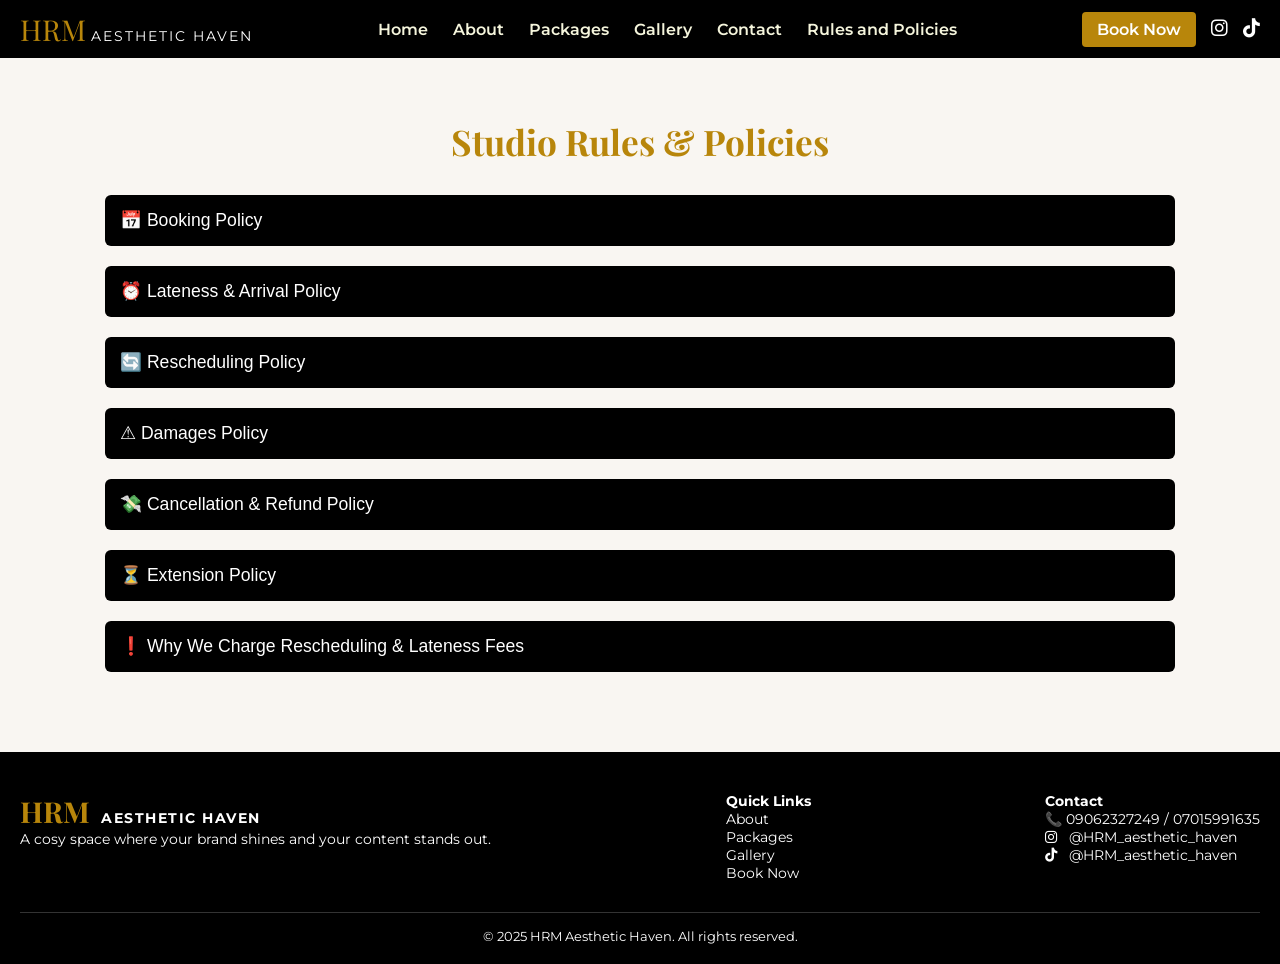
==== rules.html @ 2a179a1c "Initial commit" ====
<!doctype html>
<html lang="en">
  <head>
    <meta charset="UTF-8" />
    <meta name="viewport" content="width=device-width, initial-scale=1.0" />
    <title>HRM Aesthetic Haven</title>

    <!-- Google Fonts -->
    <link
      href="https://fonts.googleapis.com/css2?family=Playfair+Display&family=Montserrat&display=swap"
      rel="stylesheet"
    />

    <!-- Font Awesome -->
    <link
      rel="stylesheet"
      href="https://cdnjs.cloudflare.com/ajax/libs/font-awesome/6.5.0/css/all.min.css"
    />
    <link rel="stylesheet" href="styles.css" />
    <!-- AOS CSS -->
    <link href="https://unpkg.com/aos@2.3.1/dist/aos.css" rel="stylesheet" />
  </head>

  <body>
    <nav>
      <div class="logo">
        <span class="logo-hrm">HRM</span>
        <span class="logo-name">Aesthetic Haven</span>
      </div>

      <div class="menu-toggle" onclick="toggleMenu()">☰</div>

      <ul class="nav-links" id="navLinks">
        <li><a href="/">Home</a></li>
        <li><a href="#about">About</a></li>
        <li><a href="#packages">Packages</a></li>
        <li><a href="#gallery">Gallery</a></li>
        <li><a href="#contact">Contact</a></li>
        <li><a href="/rules">Rules and Policies</a></li>
      </ul>

      <div class="nav-extras">
        <a class="btn-book" href="/booking">Book Now</a>
        <a href="https://instagram.com/HRM_aesthetic_haven" target="_blank">
          <i class="fab fa-instagram"></i>
        </a>
        <a href="https://tiktok.com/@HRM_aesthetic_haven1" target="_blank">
          <i class="fab fa-tiktok"></i>
        </a>
      </div>
    </nav>

    <!--Rules-->
    <section
      class="studio-policies"
      id="policies"
      data-aos="fade-up"
      data-aos-duration="1000"
    >
      <div class="container">
        <h2>Studio Rules & Policies</h2>

        <div class="policy-item">
          <button class="policy-toggle">📅 Booking Policy</button>
          <div class="policy-content">
            <ul>
              <li>
                We operate strictly by bookings only — no walk-ins allowed.
              </li>
              <li>All prices are final and cannot be negotiated.</li>
              <li>
                Your booking is confirmed only after full payment has been made.
              </li>
              <li>
                Payments cover space rental only and do not include photography
                or editing fees.
              </li>
              <li>
                Be clear and specific with the time you book; your reserved time
                starts exactly as scheduled, not when you arrive.
              </li>
              <li>
                The minimum booking time is 1 hour; we do not accept 30-minute
                bookings.
              </li>
              <li>
                We strongly recommend booking in advance to secure your
                preferred time slot.
              </li>
              <li>
                Please be on time for your booking. your time begins at the
                exact hour you reserved.
              </li>
            </ul>
          </div>
        </div>

        <div class="policy-item">
          <button class="policy-toggle">⏰ Lateness & Arrival Policy</button>
          <div class="policy-content">
            <ul>
              <li>
                Clients must arrive at the exact time they booked and should not
                bring extra guests not included in their payment.
              </li>
              <li>A 10-minute grace period is allowed for late arrival.</li>
              <li>
                After 10 minutes, the extra time is deducted from your session.
              </li>
              <li>
                ₦5,000 lateness fee if you're up to 30 mins late (or time is
                deducted).
              </li>
              <li>
                Extension (₦10,000) is allowed if the session ends and you’re
                already in the studio—subject to availability.
              </li>
              <li>
                Failure to arrive or reschedule = forfeited session. No refunds.
              </li>
            </ul>
          </div>
        </div>

        <div class="policy-item">
          <button class="policy-toggle">🔄 Rescheduling Policy</button>
          <div class="policy-content">
            <ul>
              <li>
                1 free reschedule if done at least 3 days before the original
                booking.
              </li>
              <li>₦5,000 fee if rescheduled less than 2 days before.</li>
              <li>₦10,000 same-day change fee.</li>
              <li>All reschedules depend on studio availability.</li>
            </ul>
          </div>
        </div>

        <div class="policy-item">
          <button class="policy-toggle">⚠ Damages Policy</button>
          <div class="policy-content">
            <ul>
              <li>
                Food, drinks, eating, and smoking are strictly not allowed in
                the studio.
              </li>
              <li>
                Makeup must be done before arriving; doing makeup inside the
                studio is not permitted.
              </li>
              <li>
                Please take all your personal items with you — we are not
                responsible for lost or forgotten items.
              </li>
              <li>
                Do not move chairs or studio equipment unless permitted by
                management.
              </li>
            </ul>
          </div>
        </div>

        <div class="policy-item">
          <button class="policy-toggle">💸 Cancellation & Refund Policy</button>
          <div class="policy-content">
            <ul>
              <li>Cancel more than 3 days before booking: 75% refund.</li>
              <li>Cancel within 3 days: 50% refund.</li>
              <li>Same-day cancellations or no-shows: no refund.</li>
              <li>Refunds are processed within 3 workingdays.</li>
            </ul>
          </div>
        </div>

        <div class="policy-item">
          <button class="policy-toggle">⏳ Extension Policy</button>
          <div class="policy-content">
            <ul>
              <li>Extensions depend on availability.</li>
              <li>
                If there's a booking right after, an extension won't be allowed.
              </li>
            </ul>
          </div>
        </div>

        <div class="policy-item">
          <button class="policy-toggle">
            ❗ Why We Charge Rescheduling & Lateness Fees
          </button>
          <div class="policy-content">
            <ul>
              <li>Bookings are reserved exclusively once paid for.</li>
              <li>No other clients are accepted for that slot.</li>
              <li>Late arrivals or rescheduling cause financial loss.</li>
              <li>Fees help us manage operations and avoid disruptions.</li>
            </ul>
          </div>
        </div>
      </div>
    </section>

    <!--Footer-->
    <footer>
      <div class="footer-container">
        <div class="footer-logo">
          <h2>
            <span class="logo-hrm">HRM</span>
            <span class="logo-name">Aesthetic Haven</span>
          </h2>
          <p>
            A cosy space where your brand shines and your content stands out.
          </p>
        </div>

        <div class="footer-links">
          <h4>Quick Links</h4>
          <ul>
            <li><a href="#about">About</a></li>
            <li><a href="#packages">Packages</a></li>
            <li><a href="#gallery">Gallery</a></li>
            <li><a href="#booking">Book Now</a></li>
          </ul>
        </div>

        <div class="footer-contact">
          <h4>Contact</h4>
          <p>📞 09062327249 / 07015991635</p>
          <p>
            <i class="fab fa-instagram"></i>
            <a href="https://instagram.com/HRM_aesthetic_haven" target="_blank"
              >@HRM_aesthetic_haven</a
            >
          </p>
          <p>
            <i class="fab fa-tiktok"></i>
            <a href="https://tiktok.com/@HRM_aesthetic_haven" target="_blank"
              >@HRM_aesthetic_haven</a
            >
          </p>
        </div>
      </div>

      <div class="footer-bottom">
        <p>&copy; 2025 HRM Aesthetic Haven. All rights reserved.</p>
      </div>
    </footer>

    <script src="app.js"></script>
    <!-- AOS Script -->
    <script src="https://unpkg.com/aos@2.3.1/dist/aos.js"></script>
    <script>
      AOS.init();
    </script>
  </body>
</html>
---- styles.css ----
/* Fixed Full CSS File */

* {
  margin: 0;
  padding: 0;
  box-sizing: border-box;
}

body {
  font-family: "Montserrat", sans-serif;
  overflow-x: hidden;
  min-height: 100vh;
  display: flex;
  flex-direction: column;
}

html {
  height: 100%;
}

/* Nav */
nav {
  background-color: #000;
  color: white;
  display: flex;
  justify-content: space-between;
  align-items: center;
  padding: 10px 20px;
  position: sticky;
  top: 0;
  z-index: 1000;
}

.logo {
  display: flex;
  align-items: baseline;
}

.logo-hrm {
  font-family: "Playfair Display", serif;
  font-size: 1.8rem;
  color: #b8860b;
  margin-right: 5px;
}

.logo-name {
  font-family: "Montserrat", sans-serif;
  font-size: 0.9rem;
  text-transform: uppercase;
  color: #fff;
  letter-spacing: 2px;
}

.nav-links {
  display: flex;
  list-style: none;
  gap: 25px;
}

.nav-links a {
  color: beige;
  text-decoration: none;
  font-weight: 600;
  transition: color 0.3s ease;
}

.nav-links a:hover {
  color: #b8860b;
}

.nav-extras {
  display: flex;
  align-items: center;
  gap: 15px;
}

.btn-book {
  background-color: #b8860b;
  color: white;
  padding: 8px 15px;
  border-radius: 4px;
  text-decoration: none;
  font-weight: 600;
  transition: background-color 0.3s ease;
}

.btn-book:hover {
  background-color: #ffd700;
}

.nav-extras i {
  font-size: 1.2rem;
  color: #fff;
  transition: color 0.3s ease;
}

.nav-extras i:hover {
  color: #b8860b;
}

.menu-toggle {
  display: none;
  font-size: 24px;
  cursor: pointer;
  color: #fff;
}

/* Hamburger menu toggle fix */
.nav-links.active {
  display: flex !important;
  flex-direction: column;
  align-items: center;
  background: black;
  position: absolute;
  top: 100%;
  left: 0;
  width: 100%;
  padding: 20px 0;
  z-index: 999;
}

@media (max-width: 768px) {
  .nav-links {
    display: none;
    position: absolute;
    top: 100%;
    left: 0;
    background: black;
    width: 100%;
    z-index: 999;
    flex-direction: column;
    align-items: center;
    padding: 20px 0;
  }

  .menu-toggle {
    display: block;
    font-size: 24px;
    cursor: pointer;
    color: white;
  }

  .nav-extras a:not(.btn-book) {
    display: none;
  }
}

@media (max-width: 1024px) {
  nav {
    flex-wrap: nowrap;
    justify-content: space-between;
    align-items: center;
    padding: 10px 15px;
  }

  .logo {
    display: flex;
    flex-direction: row;
    align-items: baseline;
  }

  .logo-hrm {
    font-size: 1.5rem;
    margin-right: 5px;
  }

  .logo-name {
    font-size: 0.85rem;
    line-height: 1;
  }

  .menu-toggle {
    display: block;
  }

  .nav-links:not(.active),
  .nav-extras a:not(.btn-book) {
    display: none !important;
  }

  .nav-extras {
    display: flex;
    align-items: center;
  }

  .btn-book {
    padding: 8px 15px;
    font-size: 0.9rem;
    white-space: nowrap;
  }
}

@media (min-width: 1025px) {
  .nav-links {
    display: flex !important;
  }

  .nav-extras a {
    display: inline-block !important;
  }

  .menu-toggle {
    display: none;
  }
}

/* Global container spacing */
.container {
  width: 100%;
  max-width: 1100px;
  padding: 0 15px;
  margin: 0 auto;
}

/* Minor text scaling on very small screens */
@media (max-width: 480px) {
  h1,
  h2,
  h3 {
    font-size: 90%;
  }

  p,
  li,
  a,
  label {
    font-size: 95%;
  }

  .hero-content h1 {
    font-size: 1.7rem;
  }
}

/* Ensure image preview spacing remains good */
@media (max-width: 600px) {
  .image-preview {
    gap: 0.5rem;
  }
}
/*Footer*/
footer {
  background-color: #000;
  color: #fff;
  padding: 40px 20px 20px;
  font-size: 14px;
}

.footer-container {
  display: flex;
  flex-wrap: wrap;
  justify-content: space-between;
  gap: 30px;
}

.footer-logo h2 {
  font-family: "Playfair Display", serif;
  font-size: 1.5rem;
  color: #b8860b;
}

.footer-logo .logo-name {
  font-family: "Montserrat", sans-serif;
  color: #fff;
  font-size: 0.9rem;
  text-transform: uppercase;
  letter-spacing: 1.5px;
}

.footer-links ul {
  list-style: none;
  padding: 0;
}

.footer-links a,
.footer-contact a {
  color: #fff;
  text-decoration: none;
}

.footer-links a:hover,
.footer-contact a:hover {
  color: #b8860b;
}

.footer-contact i {
  margin-right: 8px;
}

.footer-bottom {
  text-align: center;
  margin-top: 30px;
  border-top: 1px solid #333;
  padding-top: 15px;
  font-size: 13px;
}

@media (max-width: 768px) {
  .footer-container {
    flex-direction: column;
  }
}

/*Hero*/
.hero {
  background: url("images/bg\ 2.jpg") no-repeat center center/cover;
  height: 80vh;
  position: relative;
}

.hero-overlay {
  background: rgba(0, 0, 0, 0.6);
  height: 100%;
  display: flex;
  justify-content: center;
  align-items: center;
  text-align: center;
  padding: 0 20px;
}

.hero-content h1 {
  font-family: "Playfair Display", serif;
  font-size: 3rem;
  color: #b8860b;
  margin-bottom: 10px;
}

.hero-content .logo-name {
  font-family: "Montserrat", sans-serif;
  color: #fff;
  font-size: 1.2rem;
  text-transform: uppercase;
  letter-spacing: 2px;
  display: block;
  margin-top: -10px;
}

.hero-content p {
  color: #fff;
  font-size: 1.1rem;
  margin-bottom: 30px;
  max-width: 600px;
}

.hero-btn {
  background-color: #b8860b;
  color: white;
  padding: 12px 25px;
  text-decoration: none;
  font-weight: bold;
  border-radius: 4px;
  transition: background-color 0.3s ease;
}

.hero-btn:hover {
  background-color: #ffd700;
}

@media (max-width: 768px) {
  .hero-content h1 {
    font-size: 2rem;
  }

  .hero-content p {
    font-size: 1rem;
  }
}

/*About*/

.welcome-about {
  position: relative;
  padding: 100px 20px;
  color: #333;
  font-family: "Montserrat", sans-serif;
  background: linear-gradient(270deg, #f3e8c0, #b8860b, #f3e8c0);
  background-size: 600% 600%;
  animation: gradientShift 15s ease infinite;
  overflow: hidden;
  border-radius: 15px;
  box-shadow: 0 10px 30px rgba(184, 134, 11, 0.2);
}

@keyframes gradientShift {
  0% {
    background-position: 0% 50%;
  }

  50% {
    background-position: 100% 50%;
  }

  100% {
    background-position: 0% 50%;
  }
}

/* Optional: add subtle glowing highlight shapes */
.welcome-about::before {
  content: "";
  position: absolute;
  top: -80px;
  left: -80px;
  width: 200px;
  height: 200px;
  background: radial-gradient(
    circle,
    rgba(184, 134, 11, 0.105) 0%,
    transparent 70%
  );
  filter: blur(50px);
  z-index: 0;
}

.welcome-about::after {
  content: "";
  position: absolute;
  bottom: -80px;
  right: -80px;
  width: 200px;
  height: 200px;
  background: radial-gradient(
    circle,
    rgba(184, 134, 11, 0.05) 0%,
    transparent 70%
  );
  filter: blur(40px);
  z-index: 0;
}
.welcome-about .container {
  max-width: 1100px;
  margin: 0 auto;
  display: flex;
  flex-wrap: wrap;
  gap: 40px;
  align-items: flex-start;
}

.welcome-text {
  flex: 1 1 50%;
  animation: fadeInUp 0.8s ease-out forwards;
  position: relative;
  z-index: 1;
}

.welcome-text h1 {
  font-family: "Playfair Display", serif;
  font-size: 3rem;
  color: #b8860b;
  margin-bottom: 20px;
  line-height: 1.2;
}

.divider {
  width: 70px;
  height: 4px;
  background: linear-gradient(90deg, #b8860b, #997600);
  margin-bottom: 30px;
  border-radius: 2px;
}

.welcome-text p {
  font-size: 1.1rem;
  line-height: 1.7;
  color: #555;
  margin-bottom: 40px;
}

.about-list {
  position: relative;
  z-index: 1;
  flex: 1 1 40%;
  background: #fff;
  padding: 30px;
  border-left: 5px solid #b8860b;
  box-shadow: 0 4px 20px rgba(0, 0, 0, 0.04);
  border-radius: 10px;
  animation: fadeInUp 1s ease-out forwards;
}

.about-list h2 {
  font-family: "Playfair Display", serif;
  font-size: 1.8rem;
  color: #333;
  margin-bottom: 20px;
}

.about-list ul {
  list-style: disc inside;
  color: #444;
  font-size: 1rem;
  line-height: 1.7;
}

.about-list li {
  margin-bottom: 12px;
}

.btn-primary {
  background-color: #b8860b;
  color: #fff;
  padding: 14px 36px;
  border-radius: 30px;
  text-decoration: none;
  font-weight: 600;
  font-size: 1rem;
  transition:
    background-color 0.3s ease,
    box-shadow 0.3s ease;
  display: inline-block;
}

.btn-primary:hover {
  background-color: #997600;
  box-shadow: 0 4px 15px rgba(185, 134, 11, 0.4);
}

@keyframes fadeInUp {
  from {
    opacity: 0;
    transform: translateY(40px);
  }

  to {
    opacity: 1;
    transform: translateY(0);
  }
}

@media (max-width: 768px) {
  .welcome-about .container {
    flex-direction: column;
    padding: 0 15px;
  }

  .welcome-text h1 {
    font-size: 2.2rem;
  }

  .about-list {
    margin-top: 40px;
    padding: 25px;
  }
}

/*Studio*/

.studio-backgrounds {
  padding: 60px 20px;
  background-color: #fff;
  color: #333;
  font-family: "Montserrat", sans-serif;
  text-align: center;
}

.studio-backgrounds h2 {
  font-family: "Playfair Display", serif;
  color: #b8860b;
  font-size: 2.5rem;
  margin-bottom: 40px;
}
/* Section Background */
.background-series {
  background: linear-gradient(to right, #fdfbfb, #ebedee);
  padding: 3rem 2rem;
}

.stubborn {
  width: 143px;
  height: 191px;
}
/* Section Heading */
.section-title {
  text-align: center;
  font-size: 2.5rem;
  margin-bottom: 2rem;
  color: #222;
  font-weight: bold;
}

/* Card Styling */
.series-card {
  background: #fff;
  border-radius: 15px;
  box-shadow: 0 8px 24px rgba(0, 0, 0, 0.08);
  padding: 2rem;
  margin-bottom: 2rem;
  transition:
    transform 0.3s ease,
    box-shadow 0.3s ease;
}

.series-card:hover {
  transform: translateY(-5px);
  box-shadow: 0 12px 28px rgba(0, 0, 0, 0.12);
}

/* Card Headings & Text */
.series-card h3 {
  font-size: 1.8rem;
  color: #333;
  margin-bottom: 0.5rem;
}

.series-card p {
  font-size: 1rem;
  color: #666;
  margin-bottom: 1rem;
}

/* Image Grid Styling */
.image-preview {
  display: grid;
  grid-template-columns: repeat(auto-fit, minmax(120px, 1fr));
  gap: 1rem;
}

.image-preview img {
  width: 100%;
  height: auto;
  border-radius: 10px;
  object-fit: cover;
}

/*Free equipemt*/
.free-equipment {
  padding: 50px 20px;
  background-color: #f5f0ea;
  /* beige */
  color: #333;
  font-family: "Montserrat", sans-serif;
  text-align: center;
}

.free-equipment h2 {
  font-family: "Playfair Display", serif;
  color: #b8860b;
  font-size: 2.2rem;
  margin-bottom: 20px;
}

.free-equipment p {
  max-width: 600px;
  margin: 0 auto 30px;
  font-size: 1.1rem;
  line-height: 1.5;
}

.equipment-list {
  list-style: none;
  padding: 0;
  display: inline-block;
  text-align: left;
  font-size: 1.2rem;
  line-height: 2.2;
}

.equipment-list li {
  padding-left: 30px;
  position: relative;
  margin-bottom: 12px;
}

.equipment-list li::before {
  content: "✔";
  position: absolute;
  left: 0;
  color: #b8860b;
  font-weight: bold;
  font-size: 1.3rem;
}
/*Studio Package*/
.studio-packages {
  padding: 60px 20px;
  background-color: #fff;
  color: #333;
  font-family: "Montserrat", sans-serif;
  text-align: center;
}

.studio-packagesh2 {
  font-family: "Playfair Display", serif;
  color: #b8860b;
  font-size: 2.5rem;
  margin-bottom: 40px;
}

.package-cards {
  display: flex;
  justify-content: center;
  gap: 40px;
  flex-wrap: wrap;
}

.package-card {
  background-color: #f9f6f2;
  border: 2px solid #b8860b;
  border-radius: 10px;
  max-width: 320px;
  padding: 30px 20px;
  box-shadow: 0 4px 12px rgba(184, 134, 11, 0.2);
  transition: transform 0.3s ease;
}

.package-card:hover {
  transform: translateY(-8px);
  box-shadow: 0 8px 20px rgba(184, 134, 11, 0.35);
}

.package-card h3 {
  font-family: "Playfair Display", serif;
  color: #b8860b;
  font-size: 1.8rem;
  margin-bottom: 20px;
}

.package-card ul {
  list-style: none;
  padding: 0;
  font-size: 1.1rem;
  line-height: 1.6;
  color: #333;
  text-align: left;
}

.package-card ul li {
  margin-bottom: 12px;
  padding-left: 12px;
  position: relative;
}

.package-card ul li::before {
  content: "•";
  position: absolute;
  left: 0;
  color: #b8860b;
  font-weight: bold;
  font-size: 1.3rem;
}
.event-package {
  background-color: #fff8e1;
  border-color: #d4af37; /* deeper gold */
  color: #5a4a00;
}

.event-package h3 {
  color: #b8860b;
}

.event-package h4 {
  margin-top: 20px;
  font-weight: 600;
}

.event-package p,
.event-package ul li {
  font-size: 1rem;
  line-height: 1.5;
  margin-bottom: 12px;
}

.event-package ul li::before {
  content: none; /* Remove bullet since you have emojis */
  padding-left: 0;
}

/**/
.in-house-photo,
.gallery-preview {
  padding: 60px 20px;
  background-color: #fff;
  color: #333;
  text-align: center;
  font-family: "Montserrat", sans-serif;
}

.in-house-photo h2,
.gallery-preview h2 {
  font-family: "Playfair Display", serif;
  color: #b8860b;
  font-size: 2.3rem;
  margin-bottom: 20px;
}

.photo-options {
  list-style: none;
  padding: 0;
  font-size: 1.1rem;
  line-height: 1.8;
}

.photo-options li::before {
  content: none;
}

.gallery-grid {
  display: flex;
  flex-wrap: wrap;
  gap: 20px;
  justify-content: center;
  margin-top: 30px;
}

.gallery-grid img {
  width: 250px;
  height: 160px;
  object-fit: cover;
  border-radius: 6px;
  box-shadow: 0 4px 10px rgba(0, 0, 0, 0.1);
  transition: transform 0.3s ease;
}

.gallery-grid img:hover {
  transform: scale(1.05);
}
/*Policies*/

.policy-content.open {
  max-height: 1000px;
  /* or some reasonably large value */
  padding: 15px;
}
.studio-policies {
  padding: 60px 20px;
  background-color: #f9f6f2;
  color: #333;
  font-family: "Montserrat", sans-serif;
}

.studio-policies h2 {
  font-family: "Playfair Display", serif;
  font-size: 2.2rem;
  color: #b8860b;
  margin-bottom: 30px;
  text-align: center;
}

.policy-item {
  margin-bottom: 20px;
}

.policy-toggle {
  width: 100%;
  padding: 15px;
  font-size: 1.1rem;

  background-color: #000;
  color: #fff;
  text-align: left;
  border: none;
  outline: none;
  cursor: pointer;
  border-radius: 6px;
}

.policy-content {
  max-height: 0;
  overflow: hidden;
  transition: max-height 0.4s ease;
  background: #fff;
  padding: 0 15px;
  border-left: 3px solid #b8860b;
}

.policy-content ul {
  margin: 15px 0;
  padding-left: 20px;
  list-style: disc;
  font-size: 0.95rem;
  line-height: 1.7;
}

/*booking*/
.booking-section {
  padding: 60px 20px;
  background: #fdf9f3;
  font-family: "Montserrat", sans-serif;
}

.booking-section h2 {
  font-size: 2rem;
  color: #b8860b;
  text-align: center;
  margin-bottom: 10px;
}

.booking-section p {
  text-align: center;
  margin-bottom: 30px;
  color: #555;
}

.booking-section form {
  max-width: 600px;
  margin: auto;
  background: #fff;
  padding: 30px;
  border-radius: 8px;
  box-shadow: 0 2px 8px rgba(0, 0, 0, 0.05);
}

.booking-section input,
.booking-section select,
.booking-section textarea {
  width: 100%;
  margin-bottom: 15px;
  padding: 12px;
  border: 1px solid #ccc;
  border-radius: 5px;
  font-size: 1rem;
}

.booking-section textarea {
  height: 100px;
  resize: none;
}

.policy-check {
  display: flex;
  align-items: center;
  margin-bottom: 15px;
  font-size: 0.95rem;
}

.policy-check label {
  margin-left: 8px;
}

.policy-check a {
  color: #b8860b;
  text-decoration: underline;
}

#payBtn {
  background: #b8860b;
  color: white;
  border: none;
  padding: 14px;
  width: 100%;
  font-size: 1rem;
  border-radius: 5px;
  cursor: pointer;
  transition: 0.3s;
}

form button[type="submit"] {
  background-color: #b8860b;
  color: #fff;
  border: none;
  padding: 14px 20px;
  border-radius: 6px;
  font-size: 1rem;
  cursor: pointer;
  width: 100%;
  margin-top: 15px;
  transition: background 0.3s ease;
}

form button[type="submit"]:hover {
  background-color: #a27408;
}

/*In house*/
.photography-section {
  padding: 60px 20px;
  background-color: #fff8f0;
  color: #222;
  font-family: "Montserrat", sans-serif;
}

.photography-section .section-title {
  font-family: "Playfair Display", serif;
  font-size: 2rem;
  text-align: center;
  margin-bottom: 20px;
  color: #000;
}

.photography-section .intro-text {
  text-align: center;
  max-width: 700px;
  margin: 0 auto 30px;
  font-size: 1.05rem;
  line-height: 1.6;
}

.photo-pricing,
.photo-notes {
  max-width: 800px;
  margin: 0 auto 30px;
}

.photo-pricing h3,
.photo-notes h3 {
  color: #b8860b;
  font-weight: 600;
  margin-bottom: 10px;
}

.photo-pricing ul,
.photo-notes ul {
  list-style: none;
  padding-left: 0;
  font-size: 0.95rem;
  line-height: 1.7;
}

.photo-pricing li::before,
.photo-notes li::before {
  content: "•";
  color: #b8860b;
  font-weight: bold;
  display: inline-block;
  width: 1em;
  margin-left: -1em;
}

.important-rules {
  background-color: #fff8f0;
  padding: 60px 20px;
  font-family: "Montserrat", sans-serif;
  color: #4a4a4a;
  border-radius: 12px;
  max-width: 900px;
  margin: 40px auto;
  box-shadow: 0 8px 20px rgba(184, 134, 11, 0.15);
  transition: box-shadow 0.3s ease;
}

.important-rules:hover {
  box-shadow: 0 12px 30px rgba(184, 134, 11, 0.3);
}

.important-rules h2 {
  font-family: "Playfair Display", serif;
  font-size: 2.4rem;
  color: #b8860b;
  text-align: center;
  margin-bottom: 30px;
  letter-spacing: 1.2px;
  text-transform: uppercase;
}

.important-rules ul {
  padding-left: 0;
  list-style: none;
  font-size: 1rem;
  line-height: 1.8;
}

.important-rules li {
  position: relative;
  padding-left: 30px;
  margin-bottom: 15px;
  background: #fffaf0;
  border-left: 5px solid #b8860b;
  border-radius: 6px;
  box-shadow: 2px 2px 5px rgba(184, 134, 11, 0.1);
  transition: background 0.3s ease;
}

.important-rules li:hover {
  background: #f3e3a3;
}

.important-rules li::before {
  content: "✔";
  position: absolute;
  left: 8px;
  top: 50%;
  transform: translateY(-50%);
  color: #b8860b;
  font-weight: bold;
  font-size: 1.2rem;
}

.modal {
  display: none;
  position: fixed;
  z-index: 1000;
  left: 0;
  top: 0;
  width: 100%;
  height: 100%;
  background-color: rgba(0, 0, 0, 0.5);
  overflow: auto;
}

.modal-content {
  background-color: #fff;
  margin: 5% auto;
  padding: 20px;
  border-radius: 8px;
  width: 90%;
  max-width: 700px;
  box-shadow: 0 5px 15px rgba(0, 0, 0, 0.3);
  position: relative;
}

.modal-content iframe {
  width: 100%;
  height: 400px;
  border: none;
  margin-top: 10px;
}
.close-btn {
  position: absolute;
  top: 12px;
  right: 18px;
  font-size: 28px;
  font-weight: bold;
  color: #b8860b;
  cursor: pointer;
}

.close-btn:hover {
  color: #997600;
}

.btn-primary {
  background-color: #b8860b;
  color: #fff;
  padding: 14px 36px;
  border-radius: 30px;
  text-decoration: none;
  font-weight: 600;
  font-size: 1rem;
  transition: background-color 0.3s ease;
  cursor: pointer;
  border: none;
  display: inline-block;
}

.btn-primary:hover {
  background-color: #997600;
  box-shadow: 0 4px 15px rgba(185, 134, 11, 0.3);
}

.contact-section {
  background: #fdfaf6;
  padding: 80px 20px;
  text-align: center;
}

.contact-section h2 {
  font-family: "Playfair Display", serif;
  color: #b8860b;
  font-size: 2.5rem;
  margin-bottom: 10px;
}

.contact-section p {
  font-size: 1.1rem;
  margin-bottom: 30px;
  color: #555;
}

.contact-form {
  max-width: 600px;
  margin: 0 auto;
  display: grid;
  gap: 20px;
}

.contact-form input,
.contact-form textarea {
  width: 100%;
  padding: 15px;
  border: 1px solid #ddd;
  border-radius: 6px;
  font-size: 1rem;
  font-family: "Montserrat", sans-serif;
}

.contact-socials {
  margin-top: 30px;
  font-size: 1rem;
}

.contact-socials a {
  color: #b8860b;
  text-decoration: none;
  margin: 0 5px;
}

.contact-socials a:hover {
  text-decoration: underline;
}

/* Payment method styles */
.payment-methods {
  margin: 20px 0;
  display: flex;
  justify-content: center;
  /* centers horizontally in the card */
  gap: 40px;
  /* space between Paystack and Bank Transfer */
}
.payment-methods label {
  font-weight: 600;
  cursor: pointer;
  display: flex;
  align-items: center;
  /* vertically aligns radio and text */
  gap: 8px;
}

.bank-details {
  display: none;
  background: #faf7f2;
  padding: 15px;
  border-radius: 8px;
  margin-top: 10px;
  font-size: 0.95rem;
  color: #555;
}

/* styles.css — minimal nav until larger screen */

/* --- NAV: Show only logo, hamburger, and Book Now on small screens --- */
@media (max-width: 1024px) {
  nav {
    flex-wrap: nowrap;
    justify-content: space-between;
    align-items: center;
    padding: 10px 15px;
  }

  .logo {
    display: flex;
    flex-direction: row;
    align-items: baseline;
  }

  .logo-hrm {
    font-size: 1.5rem;
    margin-right: 5px;
  }

  .logo-name {
    font-size: 0.85rem;
    line-height: 1;
  }

  .menu-toggle {
    display: block;
    font-size: 24px;
    cursor: pointer;
    color: #fff;
  }

  .nav-links,
  .nav-extras a:not(.btn-book) {
    display: none !important;
  }

  .nav-extras {
    display: flex;
    align-items: center;
  }

  .btn-book {
    padding: 8px 15px;
    font-size: 0.9rem;
    white-space: nowrap;
  }
}

/* Show full nav on large screens */
@media (min-width: 1025px) {
  .nav-links {
    display: flex !important;
  }

  .nav-extras a {
    display: inline-block !important;
  }

  .menu-toggle {
    display: none;
  }
}

/* Global container spacing */
.container {
  width: 100%;
  max-width: 1100px;
  padding: 0 15px;
  margin: 0 auto;
}

/* Minor text scaling on very small screens */
@media (max-width: 480px) {
  h1,
  h2,
  h3 {
    font-size: 90%;
  }

  p,
  li,
  a,
  label {
    font-size: 95%;
  }

  .hero-content h1 {
    font-size: 1.7rem;
  }
}

/* Ensure image preview spacing remains good */
@media (max-width: 600px) {
  .image-preview {
    gap: 0.5rem;
  }
}
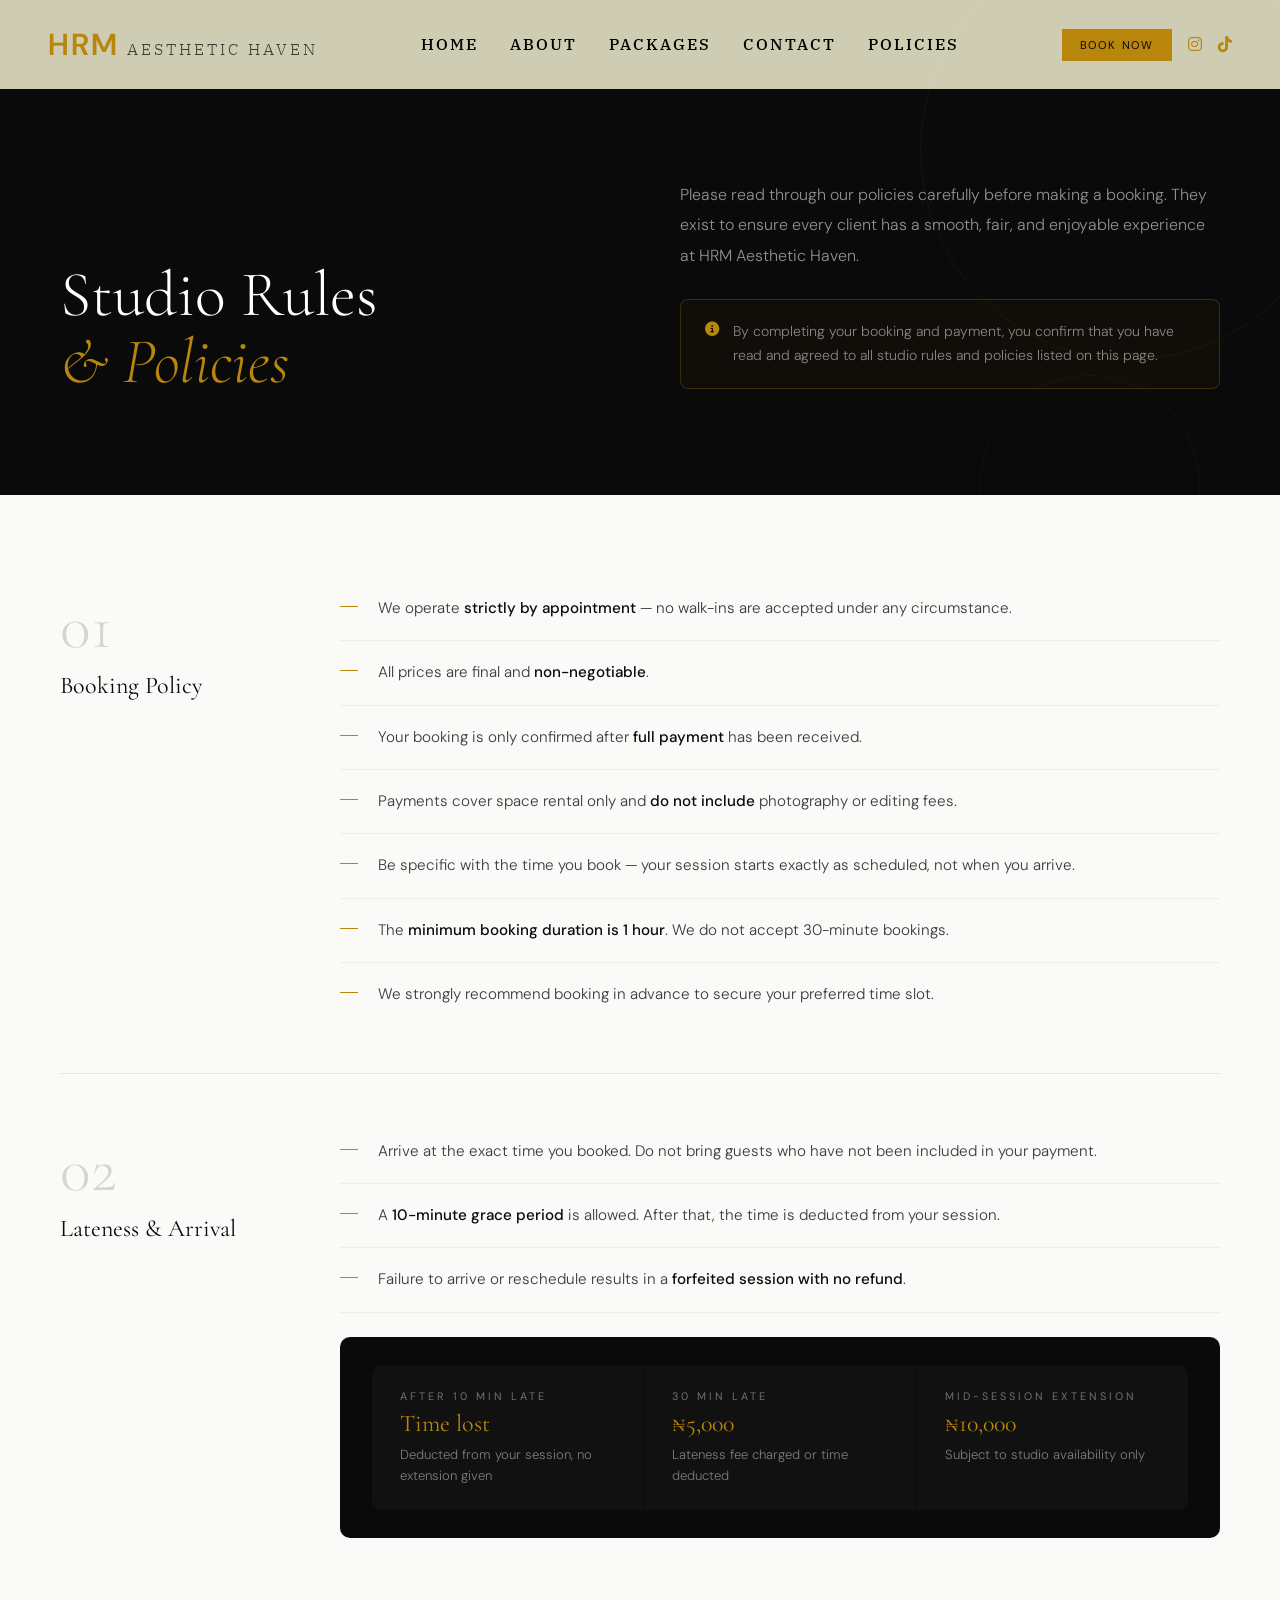
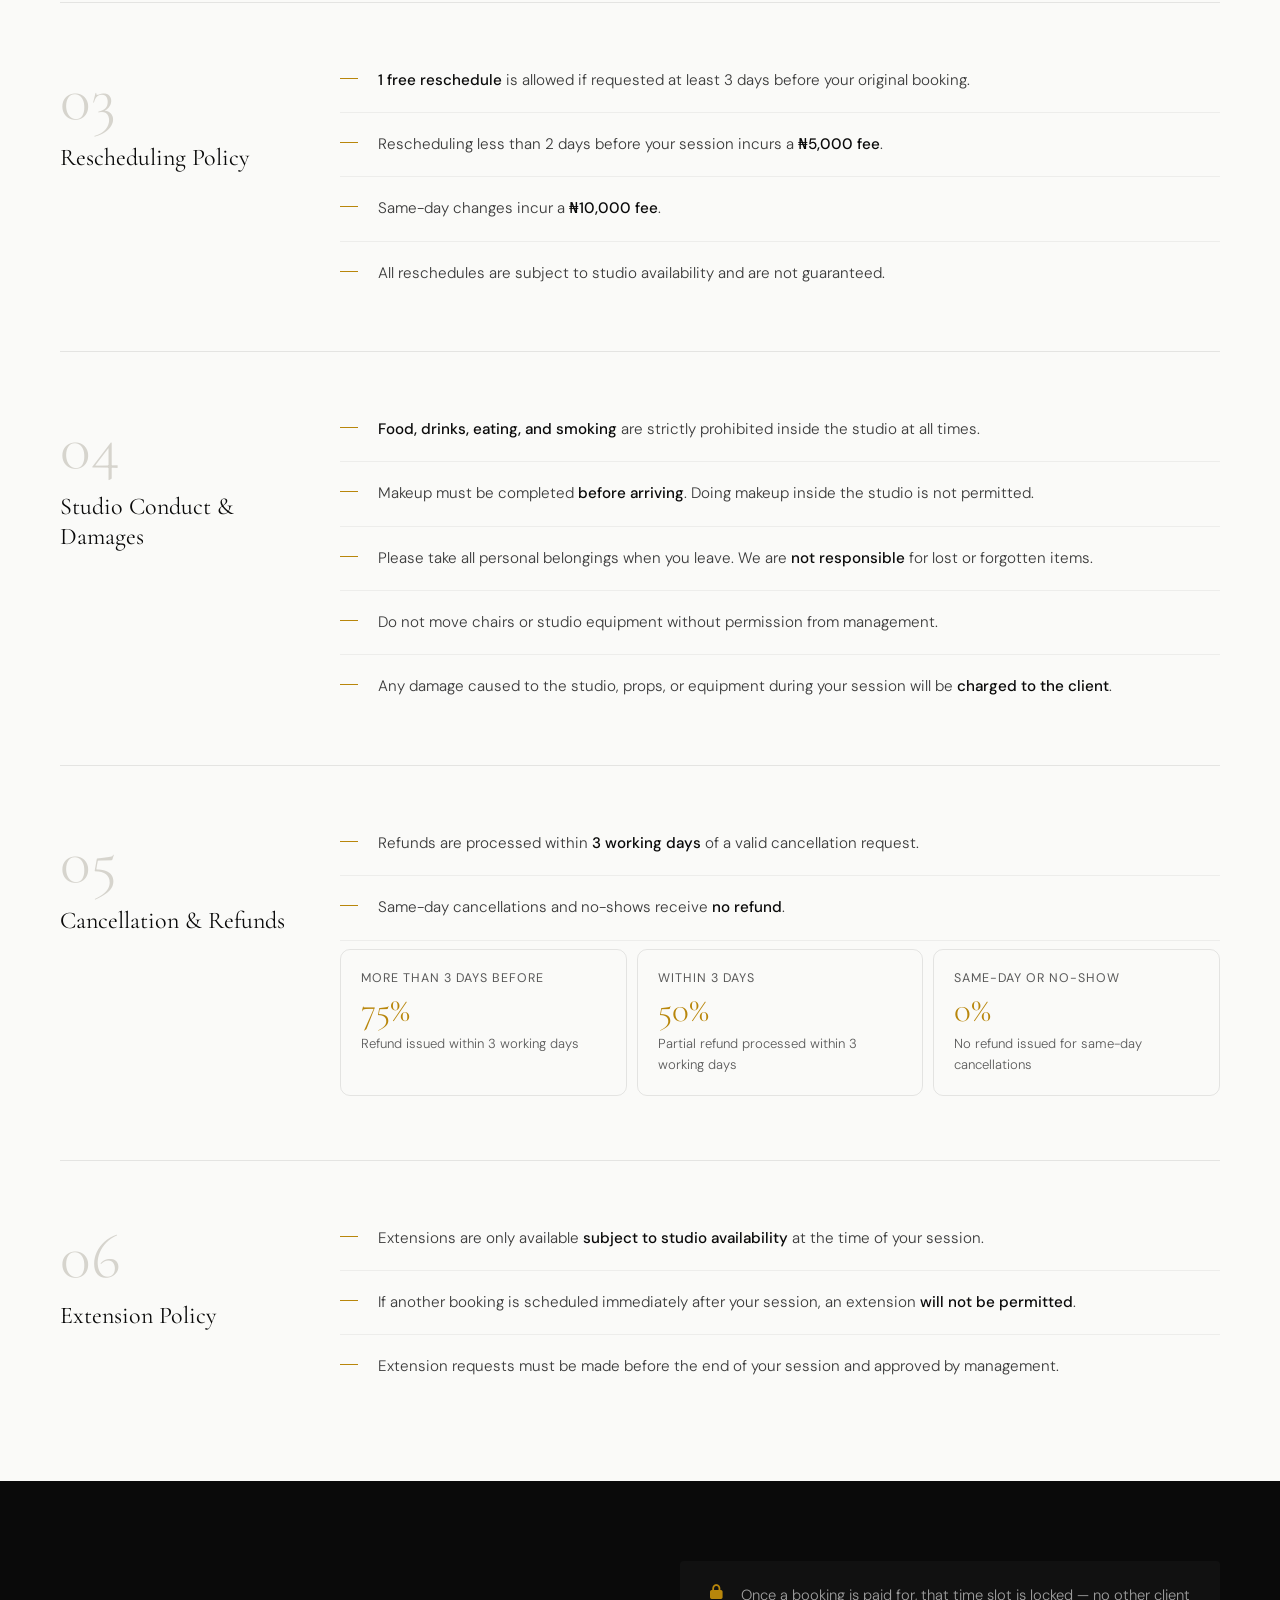
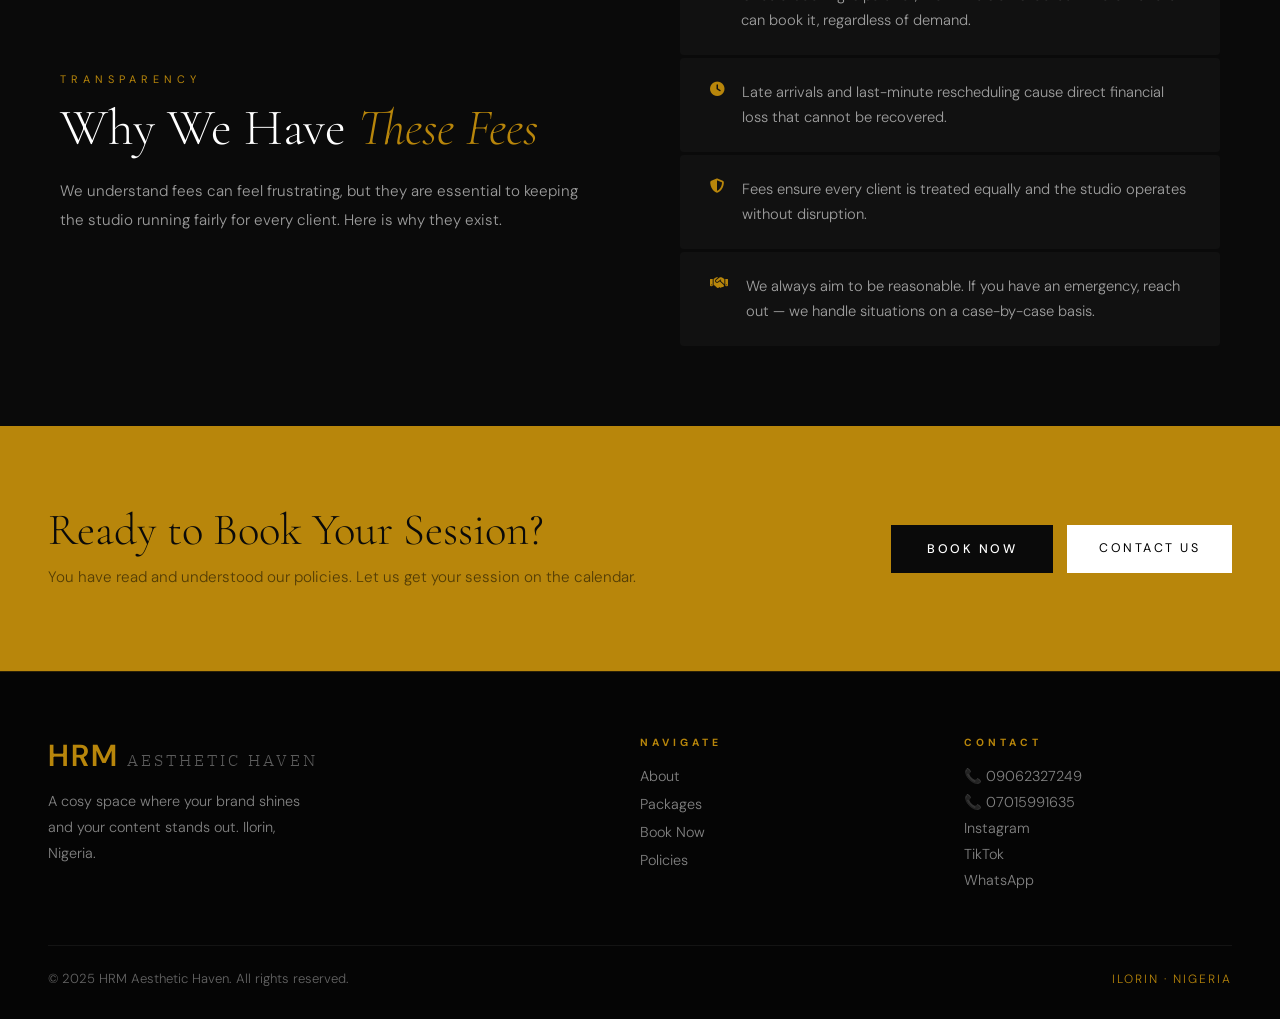
==== commit 32c8e7dd: "new commit" ====
--- a/rules.html
+++ b/rules.html
@@ -3,255 +3,893 @@
   <head>
     <meta charset="UTF-8" />
     <meta name="viewport" content="width=device-width, initial-scale=1.0" />
-    <title>HRM Aesthetic Haven</title>
-
-    <!-- Google Fonts -->
+    <title>Studio Rules & Policies — HRM Aesthetic Haven</title>
     <link
-      href="https://fonts.googleapis.com/css2?family=Playfair+Display&family=Montserrat&display=swap"
+      href="https://fonts.googleapis.com/css2?family=Cormorant+Garamond:ital,wght@0,300;0,400;0,600;1,300;1,400;1,600&family=DM+Sans:wght@300;400;500&display=swap"
       rel="stylesheet"
     />
-
-    <!-- Font Awesome -->
+    <link
+      href="https://fonts.googleapis.com/css2?family=IBM+Plex+Serif:wght@400;600;700&display=swap"
+      rel="stylesheet"
+    />
     <link
       rel="stylesheet"
       href="https://cdnjs.cloudflare.com/ajax/libs/font-awesome/6.5.0/css/all.min.css"
     />
-    <link rel="stylesheet" href="styles.css" />
-    <!-- AOS CSS -->
-    <link href="https://unpkg.com/aos@2.3.1/dist/aos.css" rel="stylesheet" />
+    <link rel="stylesheet" href="style.css" />
+    <style>
+      /* ── PAGE HERO ── */
+      .rules-hero {
+        background: var(--black);
+        padding: 180px 48px 100px;
+        position: relative;
+        overflow: hidden;
+      }
+      .rules-hero::before {
+        content: "";
+        position: absolute;
+        top: -60px;
+        right: -60px;
+        width: 420px;
+        height: 420px;
+        border-radius: 50%;
+        border: 1px solid rgba(184, 134, 11, 0.08);
+      }
+      .rules-hero::after {
+        content: "";
+        position: absolute;
+        bottom: -100px;
+        right: 80px;
+        width: 220px;
+        height: 220px;
+        border-radius: 50%;
+        border: 1px solid rgba(184, 134, 11, 0.06);
+      }
+      .rules-hero-inner {
+        max-width: 1160px;
+        margin: 0 auto;
+        display: grid;
+        grid-template-columns: 1fr 1fr;
+        gap: 80px;
+        align-items: end;
+      }
+      .rules-hero h1 {
+        font-family: "Cormorant Garamond", serif;
+        font-size: clamp(3rem, 5vw, 5rem);
+        font-weight: 300;
+        color: #fff;
+        line-height: 1.05;
+        margin-top: 16px;
+      }
+      .rules-hero h1 em {
+        font-style: italic;
+        color: var(--gold);
+      }
+      .rules-hero-right {
+        padding-bottom: 6px;
+      }
+      .rules-hero-right p {
+        font-size: 1rem;
+        color: rgba(255, 255, 255, 0.55);
+        font-weight: 300;
+        line-height: 1.9;
+        margin-bottom: 28px;
+      }
+      .rules-notice {
+        display: flex;
+        gap: 14px;
+        align-items: flex-start;
+        padding: 20px 24px;
+        border: 1px solid rgba(184, 134, 11, 0.25);
+        border-radius: 8px;
+        background: rgba(184, 134, 11, 0.04);
+      }
+      .rules-notice i {
+        color: var(--gold);
+        font-size: 0.9rem;
+        margin-top: 2px;
+        flex-shrink: 0;
+      }
+      .rules-notice p {
+        font-size: 0.88rem;
+        color: rgba(255, 255, 255, 0.5);
+        font-weight: 300;
+        line-height: 1.7;
+        margin: 0;
+      }
+
+      /* ── POLICY SECTIONS ── */
+      .policies-wrap {
+        background: var(--white);
+        padding: 100px 48px;
+      }
+      .policies-inner {
+        max-width: 1160px;
+        margin: 0 auto;
+      }
+      .policy-block {
+        display: grid;
+        grid-template-columns: 280px 1fr;
+        gap: 0;
+        border-bottom: 1px solid var(--border-light);
+        padding: 64px 0;
+      }
+      .policy-block:first-child {
+        padding-top: 0;
+      }
+      .policy-block:last-child {
+        border-bottom: none;
+        padding-bottom: 0;
+      }
+      .policy-label {
+        padding-right: 48px;
+      }
+      .policy-label .policy-num {
+        font-family: "Cormorant Garamond", serif;
+        font-size: 4rem;
+        font-weight: 300;
+        color: rgba(52, 41, 13, 0.18);
+        line-height: 1;
+        margin-bottom: 12px;
+        display: block;
+      }
+      .policy-label h3 {
+        font-family: "Cormorant Garamond", serif;
+        font-size: 1.5rem;
+        font-weight: 400;
+        color: var(--black);
+        line-height: 1.25;
+      }
+      .policy-label .gold-rule {
+        margin: 18px 0 0;
+        width: 32px;
+      }
+      .policy-rules {
+        display: flex;
+        flex-direction: column;
+        gap: 0;
+      }
+      .policy-rule-item {
+        display: flex;
+        gap: 20px;
+        align-items: flex-start;
+        padding: 18px 0;
+        border-bottom: 1px solid rgba(0, 0, 0, 0.05);
+      }
+      .policy-rule-item:first-child {
+        padding-top: 0;
+      }
+      .policy-rule-item:last-child {
+        border-bottom: none;
+        padding-bottom: 0;
+      }
+      .rule-dash {
+        width: 18px;
+        height: 1px;
+        background: var(--gold);
+        flex-shrink: 0;
+        margin-top: 11px;
+      }
+      .policy-rule-item p {
+        font-size: 0.95rem;
+        color: var(--text-body);
+        font-weight: 300;
+        line-height: 1.8;
+      }
+      .policy-rule-item p strong {
+        font-weight: 500;
+        color: var(--black);
+      }
+
+      /* ── FEE CALLOUT ── */
+      .fee-callout {
+        background: var(--black);
+        border-radius: 10px;
+        padding: 28px 32px;
+        margin-top: 24px;
+        display: grid;
+        grid-template-columns: repeat(3, 1fr);
+        gap: 1px;
+        background: var(--black);
+        overflow: hidden;
+      }
+      .fee-item {
+        padding: 24px 28px;
+        background: var(--black-2);
+        display: flex;
+        flex-direction: column;
+        gap: 6px;
+      }
+      .fee-item:first-child {
+        border-radius: 10px 0 0 10px;
+      }
+      .fee-item:last-child {
+        border-radius: 0 10px 10px 0;
+      }
+      .fee-label {
+        font-size: 0.68rem;
+        letter-spacing: 3px;
+        text-transform: uppercase;
+        color: rgba(255, 255, 255, 0.4);
+        font-weight: 400;
+      }
+      .fee-amount {
+        font-family: "Cormorant Garamond", serif;
+        font-size: 1.5rem;
+        font-weight: 400;
+        color: var(--gold);
+      }
+      .fee-desc {
+        font-size: 0.82rem;
+        color: rgba(255, 255, 255, 0.45);
+        font-weight: 300;
+        line-height: 1.6;
+      }
+
+      /* ── REFUND TABLE ── */
+      .refund-grid {
+        margin-top: 8px;
+        display: grid;
+        grid-template-columns: repeat(3, 1fr);
+        gap: 10px;
+      }
+      .refund-card {
+        border: 1px solid var(--border-light);
+        border-radius: 10px;
+        padding: 20px 20px;
+        display: flex;
+        flex-direction: column;
+        gap: 6px;
+      }
+      .refund-card .refund-when {
+        font-size: 0.78rem;
+        letter-spacing: 1px;
+        text-transform: uppercase;
+        color: var(--text-muted);
+        font-weight: 400;
+      }
+      .refund-card .refund-pct {
+        font-family: "Cormorant Garamond", serif;
+        font-size: 2.2rem;
+        font-weight: 300;
+        color: var(--gold);
+        line-height: 1;
+      }
+      .refund-card .refund-note {
+        font-size: 0.82rem;
+        color: var(--text-muted);
+        font-weight: 300;
+        line-height: 1.6;
+      }
+
+      /* ── WHY WE CHARGE ── */
+      .why-block {
+        background: var(--black);
+        padding: 80px 48px;
+      }
+      .why-inner {
+        max-width: 1160px;
+        margin: 0 auto;
+        display: grid;
+        grid-template-columns: 1fr 1fr;
+        gap: 80px;
+        align-items: center;
+      }
+      .why-text p {
+        font-size: 0.95rem;
+        color: rgba(255, 255, 255, 0.6);
+        font-weight: 300;
+        line-height: 1.9;
+        margin-top: 20px;
+      }
+      .why-points {
+        display: flex;
+        flex-direction: column;
+        gap: 3px;
+      }
+      .why-point {
+        background: var(--black-2);
+        padding: 22px 28px;
+        display: flex;
+        gap: 18px;
+        align-items: flex-start;
+        border-left: 2px solid transparent;
+        transition:
+          border-color 0.3s,
+          background 0.3s;
+        border-radius: 4px;
+      }
+      .why-point:hover {
+        border-left-color: var(--gold);
+        background: #161616;
+      }
+      .why-point i {
+        color: var(--gold);
+        font-size: 0.9rem;
+        margin-top: 2px;
+        flex-shrink: 0;
+      }
+      .why-point p {
+        font-size: 0.92rem;
+        color: rgba(255, 255, 255, 0.6);
+        font-weight: 300;
+        line-height: 1.7;
+      }
+
+      /* ── BOTTOM CTA ── */
+      .rules-cta-bottom {
+        background: var(--gold);
+        padding: 80px 48px;
+        display: grid;
+        grid-template-columns: 1fr auto;
+        gap: 40px;
+        align-items: center;
+      }
+      .rules-cta-bottom h2 {
+        font-family: "Cormorant Garamond", serif;
+        font-size: clamp(2rem, 3.5vw, 3rem);
+        font-weight: 300;
+        color: var(--black);
+        line-height: 1.1;
+      }
+      .rules-cta-bottom p {
+        font-size: 0.95rem;
+        color: rgba(0, 0, 0, 0.55);
+        font-weight: 300;
+        margin-top: 10px;
+        line-height: 1.7;
+      }
+      .rules-cta-bottom .cta-actions {
+        display: flex;
+        gap: 14px;
+        flex-shrink: 0;
+        flex-wrap: wrap;
+        justify-content: flex-end;
+      }
+
+      /* ── RESPONSIVE ── */
+      @media (max-width: 960px) {
+        .rules-hero {
+          padding: 140px 20px 64px;
+        }
+        .rules-hero-inner {
+          grid-template-columns: 1fr;
+          gap: 36px;
+        }
+        .policies-wrap {
+          padding: 64px 20px;
+        }
+        .policy-block {
+          grid-template-columns: 1fr;
+          gap: 32px;
+          padding: 48px 0;
+        }
+        .policy-label {
+          padding-right: 0;
+        }
+        .policy-label .policy-num {
+          font-size: 2.8rem;
+        }
+        .fee-callout {
+          grid-template-columns: 1fr;
+        }
+        .fee-item:first-child {
+          border-radius: 10px 10px 0 0;
+        }
+        .fee-item:last-child {
+          border-radius: 0 0 10px 10px;
+        }
+        .refund-grid {
+          grid-template-columns: 1fr;
+        }
+        .why-block {
+          padding: 64px 20px;
+        }
+        .why-inner {
+          grid-template-columns: 1fr;
+          gap: 40px;
+        }
+        .rules-cta-bottom {
+          grid-template-columns: 1fr;
+          padding: 56px 20px;
+        }
+        .rules-cta-bottom .cta-actions {
+          justify-content: flex-start;
+        }
+      }
+    </style>
   </head>
-
   <body>
-    <nav>
+    <!-- NAV -->
+    <nav id="nav">
       <div class="logo">
         <span class="logo-hrm">HRM</span>
         <span class="logo-name">Aesthetic Haven</span>
       </div>
-
-      <div class="menu-toggle" onclick="toggleMenu()">☰</div>
-
       <ul class="nav-links" id="navLinks">
         <li><a href="/">Home</a></li>
-        <li><a href="#about">About</a></li>
-        <li><a href="#packages">Packages</a></li>
-        <li><a href="#gallery">Gallery</a></li>
-        <li><a href="#contact">Contact</a></li>
-        <li><a href="/rules">Rules and Policies</a></li>
+        <li><a href="/#about">About</a></li>
+        <li><a href="/#packages">Packages</a></li>
+        <li><a href="/#contact">Contact</a></li>
+        <li><a href="/rules">Policies</a></li>
+        <li class="mobile-only-book" style="margin-top: 8px">
+          <a
+            href="/booking"
+            style="
+              background: var(--gold);
+              color: #000;
+              padding: 10px 24px;
+              letter-spacing: 2px;
+            "
+            >Book Now</a
+          >
+        </li>
       </ul>
-
       <div class="nav-extras">
         <a class="btn-book" href="/booking">Book Now</a>
-        <a href="https://instagram.com/HRM_aesthetic_haven" target="_blank">
-          <i class="fab fa-instagram"></i>
-        </a>
-        <a href="https://tiktok.com/@HRM_aesthetic_haven1" target="_blank">
-          <i class="fab fa-tiktok"></i>
-        </a>
+        <a
+          href="https://instagram.com/HRM_aesthetic_haven"
+          target="_blank"
+          aria-label="Instagram"
+          ><i class="fab fa-instagram"></i
+        ></a>
+        <a
+          href="https://tiktok.com/@HRM_aesthetic_haven1"
+          target="_blank"
+          aria-label="TikTok"
+          ><i class="fab fa-tiktok"></i
+        ></a>
+        <button class="menu-toggle" onclick="toggleNav()" aria-label="Menu">
+          ☰
+        </button>
       </div>
     </nav>
 
-    <!--Rules-->
-    <section
-      class="studio-policies"
-      id="policies"
-      data-aos="fade-up"
-      data-aos-duration="1000"
-    >
-      <div class="container">
-        <h2>Studio Rules & Policies</h2>
-
-        <div class="policy-item">
-          <button class="policy-toggle">📅 Booking Policy</button>
-          <div class="policy-content">
-            <ul>
-              <li>
-                We operate strictly by bookings only — no walk-ins allowed.
-              </li>
-              <li>All prices are final and cannot be negotiated.</li>
-              <li>
-                Your booking is confirmed only after full payment has been made.
-              </li>
-              <li>
-                Payments cover space rental only and do not include photography
-                or editing fees.
-              </li>
-              <li>
-                Be clear and specific with the time you book; your reserved time
-                starts exactly as scheduled, not when you arrive.
-              </li>
-              <li>
-                The minimum booking time is 1 hour; we do not accept 30-minute
-                bookings.
-              </li>
-              <li>
+    <!-- PAGE HERO -->
+    <div class="rules-hero">
+      <div class="rules-hero-inner">
+        <div class="rules-hero-left reveal">
+          <h1>Studio Rules <br /><em>&amp; Policies</em></h1>
+        </div>
+        <div class="rules-hero-right reveal">
+          <p>
+            Please read through our policies carefully before making a booking.
+            They exist to ensure every client has a smooth, fair, and enjoyable
+            experience at HRM Aesthetic Haven.
+          </p>
+          <div class="rules-notice">
+            <i class="fas fa-circle-info"></i>
+            <p>
+              By completing your booking and payment, you confirm that you have
+              read and agreed to all studio rules and policies listed on this
+              page.
+            </p>
+          </div>
+        </div>
+      </div>
+    </div>
+
+    <!-- POLICIES -->
+    <div class="policies-wrap">
+      <div class="policies-inner">
+        <!-- 01 Booking -->
+        <div class="policy-block reveal">
+          <div class="policy-label">
+            <span class="policy-num">01</span>
+            <h3>Booking Policy</h3>
+          </div>
+          <div class="policy-rules">
+            <div class="policy-rule-item">
+              <div class="rule-dash"></div>
+              <p>
+                We operate <strong>strictly by appointment</strong> — no
+                walk-ins are accepted under any circumstance.
+              </p>
+            </div>
+            <div class="policy-rule-item">
+              <div class="rule-dash"></div>
+              <p>All prices are final and <strong>non-negotiable</strong>.</p>
+            </div>
+            <div class="policy-rule-item">
+              <div class="rule-dash"></div>
+              <p>
+                Your booking is only confirmed after
+                <strong>full payment</strong> has been received.
+              </p>
+            </div>
+            <div class="policy-rule-item">
+              <div class="rule-dash"></div>
+              <p>
+                Payments cover space rental only and
+                <strong>do not include</strong> photography or editing fees.
+              </p>
+            </div>
+            <div class="policy-rule-item">
+              <div class="rule-dash"></div>
+              <p>
+                Be specific with the time you book — your session starts exactly
+                as scheduled, not when you arrive.
+              </p>
+            </div>
+            <div class="policy-rule-item">
+              <div class="rule-dash"></div>
+              <p>
+                The <strong>minimum booking duration is 1 hour</strong>. We do
+                not accept 30-minute bookings.
+              </p>
+            </div>
+            <div class="policy-rule-item">
+              <div class="rule-dash"></div>
+              <p>
                 We strongly recommend booking in advance to secure your
                 preferred time slot.
-              </li>
-              <li>
-                Please be on time for your booking. your time begins at the
-                exact hour you reserved.
-              </li>
-            </ul>
-          </div>
-        </div>
-
-        <div class="policy-item">
-          <button class="policy-toggle">⏰ Lateness & Arrival Policy</button>
-          <div class="policy-content">
-            <ul>
-              <li>
-                Clients must arrive at the exact time they booked and should not
-                bring extra guests not included in their payment.
-              </li>
-              <li>A 10-minute grace period is allowed for late arrival.</li>
-              <li>
-                After 10 minutes, the extra time is deducted from your session.
-              </li>
-              <li>
-                ₦5,000 lateness fee if you're up to 30 mins late (or time is
-                deducted).
-              </li>
-              <li>
-                Extension (₦10,000) is allowed if the session ends and you’re
-                already in the studio—subject to availability.
-              </li>
-              <li>
-                Failure to arrive or reschedule = forfeited session. No refunds.
-              </li>
-            </ul>
-          </div>
-        </div>
-
-        <div class="policy-item">
-          <button class="policy-toggle">🔄 Rescheduling Policy</button>
-          <div class="policy-content">
-            <ul>
-              <li>
-                1 free reschedule if done at least 3 days before the original
-                booking.
-              </li>
-              <li>₦5,000 fee if rescheduled less than 2 days before.</li>
-              <li>₦10,000 same-day change fee.</li>
-              <li>All reschedules depend on studio availability.</li>
-            </ul>
-          </div>
-        </div>
-
-        <div class="policy-item">
-          <button class="policy-toggle">⚠ Damages Policy</button>
-          <div class="policy-content">
-            <ul>
-              <li>
-                Food, drinks, eating, and smoking are strictly not allowed in
-                the studio.
-              </li>
-              <li>
-                Makeup must be done before arriving; doing makeup inside the
-                studio is not permitted.
-              </li>
-              <li>
-                Please take all your personal items with you — we are not
-                responsible for lost or forgotten items.
-              </li>
-              <li>
-                Do not move chairs or studio equipment unless permitted by
+              </p>
+            </div>
+          </div>
+        </div>
+
+        <!-- 02 Lateness -->
+        <div class="policy-block reveal">
+          <div class="policy-label">
+            <span class="policy-num">02</span>
+            <h3>Lateness &amp; Arrival</h3>
+          </div>
+          <div class="policy-rules">
+            <div class="policy-rule-item">
+              <div class="rule-dash"></div>
+              <p>
+                Arrive at the exact time you booked. Do not bring guests who
+                have not been included in your payment.
+              </p>
+            </div>
+            <div class="policy-rule-item">
+              <div class="rule-dash"></div>
+              <p>
+                A <strong>10-minute grace period</strong> is allowed. After
+                that, the time is deducted from your session.
+              </p>
+            </div>
+            <div class="policy-rule-item">
+              <div class="rule-dash"></div>
+              <p>
+                Failure to arrive or reschedule results in a
+                <strong>forfeited session with no refund</strong>.
+              </p>
+            </div>
+
+            <div class="fee-callout">
+              <div class="fee-item">
+                <span class="fee-label">After 10 min late</span>
+                <span class="fee-amount">Time lost</span>
+                <span class="fee-desc"
+                  >Deducted from your session, no extension given</span
+                >
+              </div>
+              <div class="fee-item">
+                <span class="fee-label">30 min late</span>
+                <span class="fee-amount">₦5,000</span>
+                <span class="fee-desc"
+                  >Lateness fee charged or time deducted</span
+                >
+              </div>
+              <div class="fee-item">
+                <span class="fee-label">Mid-session extension</span>
+                <span class="fee-amount">₦10,000</span>
+                <span class="fee-desc"
+                  >Subject to studio availability only</span
+                >
+              </div>
+            </div>
+          </div>
+        </div>
+
+        <!-- 03 Rescheduling -->
+        <div class="policy-block reveal">
+          <div class="policy-label">
+            <span class="policy-num">03</span>
+            <h3>Rescheduling Policy</h3>
+          </div>
+          <div class="policy-rules">
+            <div class="policy-rule-item">
+              <div class="rule-dash"></div>
+              <p>
+                <strong>1 free reschedule</strong> is allowed if requested at
+                least 3 days before your original booking.
+              </p>
+            </div>
+            <div class="policy-rule-item">
+              <div class="rule-dash"></div>
+              <p>
+                Rescheduling less than 2 days before your session incurs a
+                <strong>₦5,000 fee</strong>.
+              </p>
+            </div>
+            <div class="policy-rule-item">
+              <div class="rule-dash"></div>
+              <p>Same-day changes incur a <strong>₦10,000 fee</strong>.</p>
+            </div>
+            <div class="policy-rule-item">
+              <div class="rule-dash"></div>
+              <p>
+                All reschedules are subject to studio availability and are not
+                guaranteed.
+              </p>
+            </div>
+          </div>
+        </div>
+
+        <!-- 04 Damages -->
+        <div class="policy-block reveal">
+          <div class="policy-label">
+            <span class="policy-num">04</span>
+            <h3>Studio Conduct &amp; Damages</h3>
+          </div>
+          <div class="policy-rules">
+            <div class="policy-rule-item">
+              <div class="rule-dash"></div>
+              <p>
+                <strong>Food, drinks, eating, and smoking</strong> are strictly
+                prohibited inside the studio at all times.
+              </p>
+            </div>
+            <div class="policy-rule-item">
+              <div class="rule-dash"></div>
+              <p>
+                Makeup must be completed <strong>before arriving</strong>. Doing
+                makeup inside the studio is not permitted.
+              </p>
+            </div>
+            <div class="policy-rule-item">
+              <div class="rule-dash"></div>
+              <p>
+                Please take all personal belongings when you leave. We are
+                <strong>not responsible</strong> for lost or forgotten items.
+              </p>
+            </div>
+            <div class="policy-rule-item">
+              <div class="rule-dash"></div>
+              <p>
+                Do not move chairs or studio equipment without permission from
                 management.
-              </li>
-            </ul>
-          </div>
-        </div>
-
-        <div class="policy-item">
-          <button class="policy-toggle">💸 Cancellation & Refund Policy</button>
-          <div class="policy-content">
-            <ul>
-              <li>Cancel more than 3 days before booking: 75% refund.</li>
-              <li>Cancel within 3 days: 50% refund.</li>
-              <li>Same-day cancellations or no-shows: no refund.</li>
-              <li>Refunds are processed within 3 workingdays.</li>
-            </ul>
-          </div>
-        </div>
-
-        <div class="policy-item">
-          <button class="policy-toggle">⏳ Extension Policy</button>
-          <div class="policy-content">
-            <ul>
-              <li>Extensions depend on availability.</li>
-              <li>
-                If there's a booking right after, an extension won't be allowed.
-              </li>
-            </ul>
-          </div>
-        </div>
-
-        <div class="policy-item">
-          <button class="policy-toggle">
-            ❗ Why We Charge Rescheduling & Lateness Fees
-          </button>
-          <div class="policy-content">
-            <ul>
-              <li>Bookings are reserved exclusively once paid for.</li>
-              <li>No other clients are accepted for that slot.</li>
-              <li>Late arrivals or rescheduling cause financial loss.</li>
-              <li>Fees help us manage operations and avoid disruptions.</li>
-            </ul>
+              </p>
+            </div>
+            <div class="policy-rule-item">
+              <div class="rule-dash"></div>
+              <p>
+                Any damage caused to the studio, props, or equipment during your
+                session will be <strong>charged to the client</strong>.
+              </p>
+            </div>
+          </div>
+        </div>
+
+        <!-- 05 Cancellation & Refunds -->
+        <div class="policy-block reveal">
+          <div class="policy-label">
+            <span class="policy-num">05</span>
+            <h3>Cancellation &amp; Refunds</h3>
+          </div>
+          <div class="policy-rules">
+            <div class="policy-rule-item">
+              <div class="rule-dash"></div>
+              <p>
+                Refunds are processed within <strong>3 working days</strong> of
+                a valid cancellation request.
+              </p>
+            </div>
+            <div class="policy-rule-item">
+              <div class="rule-dash"></div>
+              <p>
+                Same-day cancellations and no-shows receive
+                <strong>no refund</strong>.
+              </p>
+            </div>
+
+            <div class="refund-grid">
+              <div class="refund-card">
+                <span class="refund-when">More than 3 days before</span>
+                <span class="refund-pct">75%</span>
+                <span class="refund-note"
+                  >Refund issued within 3 working days</span
+                >
+              </div>
+              <div class="refund-card">
+                <span class="refund-when">Within 3 days</span>
+                <span class="refund-pct">50%</span>
+                <span class="refund-note"
+                  >Partial refund processed within 3 working days</span
+                >
+              </div>
+              <div class="refund-card">
+                <span class="refund-when">Same-day or no-show</span>
+                <span class="refund-pct">0%</span>
+                <span class="refund-note"
+                  >No refund issued for same-day cancellations</span
+                >
+              </div>
+            </div>
+          </div>
+        </div>
+
+        <!-- 06 Extensions -->
+        <div class="policy-block reveal">
+          <div class="policy-label">
+            <span class="policy-num">06</span>
+            <h3>Extension Policy</h3>
+          </div>
+          <div class="policy-rules">
+            <div class="policy-rule-item">
+              <div class="rule-dash"></div>
+              <p>
+                Extensions are only available
+                <strong>subject to studio availability</strong> at the time of
+                your session.
+              </p>
+            </div>
+            <div class="policy-rule-item">
+              <div class="rule-dash"></div>
+              <p>
+                If another booking is scheduled immediately after your session,
+                an extension <strong>will not be permitted</strong>.
+              </p>
+            </div>
+            <div class="policy-rule-item">
+              <div class="rule-dash"></div>
+              <p>
+                Extension requests must be made before the end of your session
+                and approved by management.
+              </p>
+            </div>
           </div>
         </div>
       </div>
-    </section>
-
-    <!--Footer-->
+    </div>
+
+    <!-- WHY WE CHARGE -->
+    <div class="why-block">
+      <div class="why-inner">
+        <div class="why-text reveal">
+          <span class="eyebrow">Transparency</span>
+          <h2 class="h2-white">Why We Have <em>These Fees</em></h2>
+          <p>
+            We understand fees can feel frustrating, but they are essential to
+            keeping the studio running fairly for every client. Here is why they
+            exist.
+          </p>
+        </div>
+        <div class="why-points reveal">
+          <div class="why-point">
+            <i class="fas fa-lock"></i>
+            <p>
+              Once a booking is paid for, that time slot is locked — no other
+              client can book it, regardless of demand.
+            </p>
+          </div>
+          <div class="why-point">
+            <i class="fas fa-clock"></i>
+            <p>
+              Late arrivals and last-minute rescheduling cause direct financial
+              loss that cannot be recovered.
+            </p>
+          </div>
+          <div class="why-point">
+            <i class="fas fa-shield-halved"></i>
+            <p>
+              Fees ensure every client is treated equally and the studio
+              operates without disruption.
+            </p>
+          </div>
+          <div class="why-point">
+            <i class="fas fa-handshake"></i>
+            <p>
+              We always aim to be reasonable. If you have an emergency, reach
+              out — we handle situations on a case-by-case basis.
+            </p>
+          </div>
+        </div>
+      </div>
+    </div>
+
+    <!-- CTA -->
+    <div class="rules-cta-bottom">
+      <div>
+        <h2>Ready to Book Your Session?</h2>
+        <p>
+          You have read and understood our policies. Let us get your session on
+          the calendar.
+        </p>
+      </div>
+      <div class="cta-actions">
+        <a class="btn-solid-dark" href="/booking">Book Now</a>
+        <a class="btn-ghost-light" href="/#contact">Contact Us</a>
+      </div>
+    </div>
+
+    <!-- FOOTER -->
     <footer>
-      <div class="footer-container">
-        <div class="footer-logo">
-          <h2>
+      <div class="footer-grid">
+        <div>
+          <div class="logo">
             <span class="logo-hrm">HRM</span>
-            <span class="logo-name">Aesthetic Haven</span>
-          </h2>
-          <p>
+            <span class="logo-name" style="color: rgba(255, 255, 255, 0.5)"
+              >Aesthetic Haven</span
+            >
+          </div>
+          <p class="footer-desc">
             A cosy space where your brand shines and your content stands out.
+            Ilorin, Nigeria.
           </p>
         </div>
-
-        <div class="footer-links">
-          <h4>Quick Links</h4>
+        <div class="fc">
+          <h4>Navigate</h4>
           <ul>
-            <li><a href="#about">About</a></li>
-            <li><a href="#packages">Packages</a></li>
-            <li><a href="#gallery">Gallery</a></li>
-            <li><a href="#booking">Book Now</a></li>
+            <li><a href="/#about">About</a></li>
+            <li><a href="/#packages">Packages</a></li>
+            <li><a href="/booking">Book Now</a></li>
+            <li><a href="/rules">Policies</a></li>
           </ul>
         </div>
-
-        <div class="footer-contact">
+        <div class="fc">
           <h4>Contact</h4>
-          <p>📞 09062327249 / 07015991635</p>
-          <p>
-            <i class="fab fa-instagram"></i>
+          <p>📞 09062327249</p>
+          <p>📞 07015991635</p>
+          <p style="margin-top: 8px">
             <a href="https://instagram.com/HRM_aesthetic_haven" target="_blank"
-              >@HRM_aesthetic_haven</a
+              >Instagram</a
             >
           </p>
           <p>
-            <i class="fab fa-tiktok"></i>
-            <a href="https://tiktok.com/@HRM_aesthetic_haven" target="_blank"
-              >@HRM_aesthetic_haven</a
+            <a href="https://tiktok.com/@HRM_aesthetic_haven1" target="_blank"
+              >TikTok</a
             >
           </p>
+          <p>
+            <a href="https://wa.me/2349062327249" target="_blank">WhatsApp</a>
+          </p>
         </div>
       </div>
-
-      <div class="footer-bottom">
+      <div class="footer-bot">
         <p>&copy; 2025 HRM Aesthetic Haven. All rights reserved.</p>
+        <p class="gold">Ilorin · Nigeria</p>
       </div>
     </footer>
 
-    <script src="app.js"></script>
-    <!-- AOS Script -->
-    <script src="https://unpkg.com/aos@2.3.1/dist/aos.js"></script>
     <script>
-      AOS.init();
+      (function () {
+        var mobileBook = document.querySelector(".mobile-only-book");
+        function checkWidth() {
+          mobileBook.style.display = window.innerWidth > 960 ? "none" : "";
+        }
+        checkWidth();
+        window.addEventListener("resize", checkWidth);
+      })();
+
+      var nav = document.getElementById("nav");
+      window.addEventListener("scroll", function () {
+        nav.classList.toggle("scrolled", window.scrollY > 60);
+      });
+
+      function toggleNav() {
+        document.getElementById("navLinks").classList.toggle("open");
+      }
+      document.querySelectorAll("#navLinks a").forEach(function (a) {
+        a.addEventListener("click", function () {
+          document.getElementById("navLinks").classList.remove("open");
+        });
+      });
+
+      var reveals = document.querySelectorAll(".reveal");
+      var obs = new IntersectionObserver(
+        function (entries) {
+          entries.forEach(function (e) {
+            if (e.isIntersecting) e.target.classList.add("visible");
+          });
+        },
+        { threshold: 0.08 },
+      );
+      reveals.forEach(function (el) {
+        obs.observe(el);
+      });
     </script>
   </body>
 </html>
--- a/style.css
+++ b/style.css
@@ -0,0 +1,1649 @@
+:root {
+  --gold: #b8860b;
+  --gold-light: #d4a017;
+  --black: #0a0a0a;
+  --black-2: #111111;
+  --white: #fafaf8;
+  --text-body: #3a3a3a;
+  --text-muted: #5a5a5a;
+  --border-light: rgba(0, 0, 0, 0.09);
+  --border-gold: rgba(184, 134, 11, 0.22);
+}
+*,
+*::before,
+*::after {
+  margin: 0;
+  padding: 0;
+  box-sizing: border-box;
+}
+html {
+  scroll-behavior: smooth;
+}
+body {
+  font-family: "DM Sans", sans-serif;
+  background: var(--white);
+  color: var(--black);
+  overflow-x: hidden;
+}
+a {
+  text-decoration: none;
+  color: inherit;
+}
+
+/* ── NAV ── */
+nav {
+  position: fixed;
+  top: 0;
+  font-family: "DM Sans", sans-serif;
+  left: 0;
+  right: 0;
+  z-index: 1000;
+  display: flex;
+  align-items: center;
+  justify-content: space-between;
+  padding: 25px 48px;
+  background: rgba(251, 248, 218, 0.82);
+  transition:
+    background 0.4s,
+    padding 0.4s;
+}
+nav.scrolled {
+  backdrop-filter: blur(14px);
+  padding: 25px 48px;
+  border-bottom: 1px solid var(--border-gold);
+}
+
+.logo {
+  display: flex;
+  align-items: baseline;
+  gap: 8px;
+  flex-shrink: 0;
+  min-width: 0;
+}
+.logo-hrm {
+  font-family: "DM Sans", sans-serif;
+  font-size: 1.9rem;
+  font-weight: 600;
+  color: var(--gold);
+  letter-spacing: 2px;
+  white-space: nowrap;
+  flex-shrink: 0;
+}
+.logo-name {
+  font-size: 1rem;
+  font-weight: 300;
+  color: #000;
+  letter-spacing: 3px;
+  text-transform: uppercase;
+  opacity: 0.7;
+  font-family: "IBM Plex Serif", serif;
+  white-space: nowrap;
+}
+
+/* Desktop nav links (centre) */
+.nav-links {
+  display: flex;
+  list-style: none;
+  gap: 32px;
+}
+.nav-links a {
+  font-family: "IBM Plex Serif", serif;
+  font-size: 1rem;
+  letter-spacing: 2px;
+  text-transform: uppercase;
+  font-weight: 500;
+  color: #000;
+  transition: color 0.3s;
+}
+.nav-links a:hover {
+  color: var(--gold);
+}
+
+/* Desktop right cluster */
+.nav-extras {
+  display: flex;
+  align-items: center;
+  gap: 16px;
+  flex-shrink: 0;
+}
+.btn-book {
+  font-size: 0.7rem;
+  letter-spacing: 1.8px;
+  text-transform: uppercase;
+  background: var(--gold);
+  color: var(--black);
+  border: none;
+  padding: 9px 18px;
+  transition: background 0.3s;
+  cursor: pointer;
+  white-space: nowrap;
+}
+.btn-book:hover {
+  background: var(--gold-light);
+}
+.nav-extras i {
+  font-size: 1rem;
+  color: var(--gold);
+}
+.menu-toggle {
+  display: none;
+  font-size: 22px;
+  cursor: pointer;
+  color: #000;
+  background: none;
+  border: none;
+}
+
+/* ── HERO ── */
+.hero {
+  position: relative;
+  height: 100vh;
+  justify-content: center;
+  min-height: 600px;
+  overflow: hidden;
+}
+.hero-slide {
+  position: absolute;
+  inset: 0;
+  background-size: cover;
+  background-position: center;
+  opacity: 0;
+  transition: opacity 1.2s ease-in-out;
+}
+.hero-slide.active {
+  opacity: 1;
+}
+.hero-overlay {
+  position: absolute;
+  inset: 0;
+  background: linear-gradient(
+    to right,
+    rgba(0, 0, 0, 0.9) 0%,
+    rgba(0, 0, 0, 0.7) 55%,
+    rgba(0, 0, 0, 0.5) 100%
+  );
+  z-index: 1;
+}
+.hero-content {
+  position: absolute;
+  z-index: 2;
+  bottom: 80px;
+  left: 0;
+  right: 0;
+  margin: auto;
+  margin-top: -50px;
+  text-align: center;
+
+  animation: fadeSlide 1.2s 0.3s both;
+}
+.hero-eyebrow {
+  font-size: 0.65rem;
+  letter-spacing: 5px;
+  text-transform: e;
+  color: var(--gold);
+  margin-bottom: 18px;
+  font-weight: 400;
+}
+.hero-h1 {
+  font-family: "IBM Plex Serif", serif;
+  font-size: clamp(3rem, 5.5vw, 5rem);
+  font-weight: 700;
+  line-height: 1.05;
+  color: #fff;
+  margin-bottom: 18px;
+}
+.hero-h1 em {
+  color: #fff;
+  font-style: italic;
+}
+.hero-sub {
+  font-size: 1.05rem;
+  line-height: 1.85;
+  color: rgba(255, 255, 255, 0.78);
+  font-weight: 300;
+  margin-bottom: 36px;
+  margin-left: auto;
+  margin-right: auto;
+  max-width: 460px;
+}
+.hero-actions {
+  display: flex;
+  gap: 14px;
+  flex-wrap: wrap;
+  justify-content: center;
+}
+.btn-primary {
+  background: var(--gold);
+  color: var(--black);
+  font-size: 0.78rem;
+  letter-spacing: 2.5px;
+  text-transform: uppercase;
+  font-weight: 500;
+  padding: 15px 32px;
+  transition: all 0.3s;
+  display: inline-block;
+}
+.btn-primary:hover {
+  background: var(--gold-light);
+  transform: translateY(-2px);
+}
+.btn-ghost-light {
+  background: white;
+  color: black;
+  font-size: 0.78rem;
+  letter-spacing: 2.5px;
+  text-transform: uppercase;
+  font-weight: 400;
+  padding: 15px 32px;
+  transition: all 0.3s;
+  display: inline-block;
+}
+.btn-ghost-light:hover {
+  border-color: var(--gold);
+  color: var(--gold);
+}
+.btn-ghost-white {
+  border: 1px solid rgba(255, 255, 255, 0.35);
+  color: rgba(255, 255, 255, 0.88);
+  font-size: 0.78rem;
+  letter-spacing: 2px;
+  text-transform: uppercase;
+  font-weight: 400;
+  padding: 13px 28px;
+  transition: all 0.3s;
+  display: inline-block;
+}
+.btn-ghost-white:hover {
+  border-color: var(--gold);
+  color: var(--gold);
+}
+.hero-dots {
+  position: absolute;
+  z-index: 3;
+  bottom: 80px;
+  right: 52px;
+  display: flex;
+  flex-direction: column;
+  gap: 10px;
+}
+.hero-dot {
+  width: 2px;
+  height: 28px;
+  background: rgba(245, 242, 238, 0.2);
+  cursor: pointer;
+  transition: all 0.3s;
+}
+.hero-dot.active {
+  background: var(--gold);
+  height: 42px;
+}
+@keyframes fadeSlide {
+  from {
+    opacity: 0;
+    transform: translateY(24px);
+  }
+  to {
+    opacity: 1;
+    transform: translateY(0);
+  }
+}
+
+/* ── SHARED ── */
+section {
+  padding: 100px 48px;
+}
+.container {
+  max-width: 1160px;
+  margin: 0 auto;
+}
+.eyebrow {
+  font-size: 0.68rem;
+  letter-spacing: 5px;
+  text-transform: uppercase;
+  color: var(--gold);
+  margin-bottom: 14px;
+  display: block;
+  font-weight: 400;
+}
+.h2-black {
+  font-family: "Cormorant Garamond", serif;
+  font-size: clamp(2.4rem, 4vw, 3.6rem);
+  font-weight: 300;
+  line-height: 1.1;
+  color: var(--black);
+}
+.h2-black em {
+  font-style: italic;
+  color: var(--gold);
+}
+.h2-white {
+  font-family: "Cormorant Garamond", serif;
+  font-size: clamp(2.4rem, 4vw, 3.6rem);
+  font-weight: 300;
+  line-height: 1.1;
+  color: #fff;
+}
+.h2-white em {
+  font-style: italic;
+  color: var(--gold);
+}
+.gold-rule {
+  width: 44px;
+  height: 1px;
+  background: var(--gold);
+  margin: 24px 0;
+}
+
+/* ── ABOUT ── */
+.about {
+  background: #fff;
+  padding: 100px 48px;
+}
+.about-inner {
+  max-width: 1160px;
+  margin: 0 auto;
+  display: grid;
+  grid-template-columns: 1fr 1fr;
+  gap: 72px;
+  align-items: center;
+}
+.about-text {
+  display: flex;
+  flex-direction: column;
+  justify-content: center;
+}
+.about-text > p {
+  font-size: 0.95rem;
+  line-height: 1.9;
+  color: var(--text-body);
+  font-weight: 300;
+  margin-bottom: 32px;
+  max-width: 420px;
+}
+.perfect-label {
+  font-family: "Cormorant Garamond", serif;
+  font-size: 1.15rem;
+  font-weight: 400;
+  color: var(--black);
+  margin-bottom: 16px;
+}
+.perfect-grid {
+  display: grid;
+  grid-template-columns: 1fr 1fr;
+  gap: 0;
+  margin-bottom: 36px;
+}
+.perfect-item {
+  font-size: 0.88rem;
+  font-weight: 300;
+  color: var(--text-muted);
+  padding: 10px 0;
+  border-bottom: 1px solid rgba(0, 0, 0, 0.06);
+  display: flex;
+  align-items: center;
+  gap: 10px;
+}
+.perfect-item::before {
+  content: "";
+  width: 5px;
+  height: 1px;
+  background: var(--gold);
+  flex-shrink: 0;
+}
+.about-images {
+  position: relative;
+  height: 520px;
+}
+.about-img-main {
+  position: absolute;
+  left: 0;
+  top: 50px;
+  width: 72%;
+  height: 440px;
+  border-radius: 14px;
+  overflow: hidden;
+  box-shadow: 0 20px 60px rgba(0, 0, 0, 0.13);
+}
+.about-img-main img {
+  width: 100%;
+  height: 100%;
+  object-fit: cover;
+  display: block;
+}
+.about-img-small {
+  position: absolute;
+  right: 0;
+  top: 0;
+  width: 40%;
+  height: 220px;
+  border-radius: 12px;
+  overflow: hidden;
+  box-shadow: 0 12px 40px rgba(0, 0, 0, 0.15);
+  border: 3px solid #fff;
+}
+.about-img-small img {
+  width: 100%;
+  height: 100%;
+  object-fit: cover;
+  display: block;
+}
+
+/* ── SHOWCASE SLIDER ── */
+.showcase {
+  background: var(--white);
+  padding: 80px 0;
+  overflow: hidden;
+}
+.showcase-hdr {
+  text-align: center;
+  margin-bottom: 52px;
+  padding: 0 48px;
+}
+.showcase-track-wrap {
+  position: relative;
+  overflow: hidden;
+}
+.showcase-track {
+  display: flex;
+  transition: transform 0.6s cubic-bezier(0.4, 0, 0.2, 1);
+  will-change: transform;
+}
+.showcase-slide {
+  min-width: 100%;
+  padding: 0 48px;
+  box-sizing: border-box;
+}
+.showcase-slide-inner {
+  max-width: 900px;
+  margin: 0 auto;
+  display: grid;
+  grid-template-columns: 1.1fr 1fr;
+  gap: 32px;
+  align-items: center;
+}
+.showcase-img-main {
+  border-radius: 14px;
+  overflow: hidden;
+  aspect-ratio: 4/5;
+  box-shadow: 0 24px 64px rgba(0, 0, 0, 0.12);
+}
+.showcase-img-main img {
+  width: 100%;
+  height: 100%;
+  object-fit: cover;
+  display: block;
+}
+.showcase-imgs-col {
+  display: flex;
+  flex-direction: column;
+  gap: 16px;
+}
+.showcase-imgs-col .img-sm {
+  border-radius: 10px;
+  overflow: hidden;
+  aspect-ratio: 4/3;
+  box-shadow: 0 8px 28px rgba(0, 0, 0, 0.1);
+}
+.showcase-imgs-col .img-sm img {
+  width: 100%;
+  height: 100%;
+  object-fit: cover;
+  display: block;
+}
+.showcase-info {
+  padding: 0 16px;
+}
+.showcase-title {
+  font-family: "Cormorant Garamond", serif;
+  font-size: 2.2rem;
+  font-weight: 300;
+  color: var(--black);
+  margin-bottom: 12px;
+  line-height: 1.2;
+}
+.showcase-title em {
+  font-style: italic;
+  color: var(--gold);
+}
+.showcase-desc {
+  font-size: 0.92rem;
+  color: var(--text-muted);
+  font-weight: 300;
+  line-height: 1.8;
+  margin-bottom: 24px;
+}
+.showcase-controls {
+  display: flex;
+  align-items: center;
+  gap: 20px;
+  justify-content: center;
+  margin-top: 40px;
+}
+.sc-arrow {
+  width: 44px;
+  height: 44px;
+  border-radius: 50%;
+  border: 1px solid var(--border-gold);
+  background: transparent;
+  display: flex;
+  align-items: center;
+  justify-content: center;
+  cursor: pointer;
+  transition: all 0.3s;
+  color: var(--gold);
+  font-size: 0.9rem;
+}
+.sc-arrow:hover {
+  background: var(--gold);
+  color: #000;
+}
+.sc-dots {
+  display: flex;
+  gap: 8px;
+  align-items: center;
+}
+.sc-dot {
+  width: 6px;
+  height: 6px;
+  border-radius: 50%;
+  background: rgba(184, 134, 11, 0.25);
+  cursor: pointer;
+  transition: all 0.3s;
+}
+.sc-dot.active {
+  background: var(--gold);
+  width: 20px;
+  border-radius: 3px;
+}
+
+/* ── STUDIO SPACES ── */
+.studio {
+  background: var(--black);
+  padding: 100px 48px;
+}
+.studio-hdr {
+  display: flex;
+  align-items: flex-end;
+  justify-content: space-between;
+  margin-bottom: 72px;
+  gap: 24px;
+}
+.series-block {
+  margin-bottom: 80px;
+}
+.series-block:last-child {
+  margin-bottom: 0;
+}
+.series-title-row {
+  display: flex;
+  align-items: center;
+  gap: 20px;
+  margin-bottom: 28px;
+  flex-wrap: wrap;
+}
+.series-badge {
+  font-size: 0.62rem;
+  letter-spacing: 3px;
+  text-transform: uppercase;
+  background: var(--gold);
+  color: var(--black);
+  padding: 6px 16px;
+  flex-shrink: 0;
+}
+.series-name {
+  font-family: "Cormorant Garamond", serif;
+  font-size: 1.8rem;
+  font-weight: 300;
+  color: #fff;
+}
+.series-mood {
+  font-size: 0.85rem;
+  color: rgba(255, 255, 255, 0.45);
+  font-weight: 300;
+  margin-left: auto;
+  letter-spacing: 1px;
+}
+.series-gallery {
+  display: grid;
+  grid-template-columns: repeat(4, 1fr);
+  gap: 12px;
+}
+.series-gallery .img-wrap {
+  overflow: hidden;
+  border-radius: 10px;
+  aspect-ratio: 3/4;
+}
+.series-gallery .img-wrap img {
+  width: 100%;
+  height: 100%;
+  object-fit: cover;
+  display: block;
+  filter: brightness(0.9) saturate(0.95);
+  transition:
+    filter 0.4s,
+    transform 0.45s;
+}
+.series-gallery .img-wrap img:hover {
+  filter: brightness(1.05) saturate(1.05);
+  transform: scale(1.04);
+}
+.series-divider {
+  height: 1px;
+  background: rgba(184, 134, 11, 0.18);
+  margin: 80px 0;
+}
+
+/* ── PACKAGES ── */
+.packages {
+  background: #fff;
+}
+.pkg-hdr {
+  display: flex;
+  align-items: flex-end;
+  justify-content: space-between;
+  margin-bottom: 56px;
+  gap: 24px;
+  flex-wrap: wrap;
+}
+.pkg-grid {
+  display: grid;
+  grid-template-columns: repeat(3, 1fr);
+  border: 1px solid var(--border-light);
+  border-radius: 14px;
+  overflow: hidden;
+}
+.pkg-card {
+  border-right: 1px solid var(--border-light);
+  background: #fff;
+  transition: background 0.3s;
+}
+.pkg-card:last-child {
+  border-right: none;
+}
+.pkg-card:hover {
+  background: #fafaf8;
+}
+.pkg-card.featured {
+  background: #fafaf8;
+}
+.pkg-head {
+  padding: 32px 32px 24px;
+  border-bottom: 1px solid var(--border-light);
+}
+.pkg-card.featured .pkg-head {
+  background: var(--gold);
+}
+.pkg-card.featured .pkg-head .eyebrow {
+  color: rgba(0, 0, 0, 0.5);
+}
+.pkg-card.featured .pkg-head h3 {
+  color: var(--black);
+}
+.pkg-head h3 {
+  font-family: "Cormorant Garamond", serif;
+  font-size: 1.7rem;
+  font-weight: 400;
+  color: var(--black);
+}
+.pkg-body {
+  padding: 28px 32px 36px;
+}
+.pkg-list {
+  list-style: none;
+}
+.pkg-list li {
+  font-size: 0.95rem;
+  font-weight: 300;
+  color: var(--text-body);
+  padding: 13px 0;
+  border-bottom: 1px solid rgba(0, 0, 0, 0.05);
+  display: flex;
+  gap: 14px;
+  align-items: flex-start;
+  line-height: 1.55;
+}
+.pkg-list li:last-child {
+  border-bottom: none;
+}
+.pkg-list li::before {
+  content: "";
+  flex-shrink: 0;
+  width: 12px;
+  height: 1px;
+  background: var(--gold);
+  margin-top: 10px;
+}
+.pkg-note {
+  margin-top: 20px;
+  padding: 14px 16px;
+  border-left: 2px solid var(--gold);
+  background: rgba(184, 134, 11, 0.05);
+  border-radius: 0 6px 6px 0;
+}
+.pkg-note p {
+  font-size: 0.88rem;
+  color: var(--text-muted);
+  font-weight: 300;
+  line-height: 1.75;
+}
+
+/* ── EQUIPMENT ── */
+.equipment {
+  background: var(--black);
+}
+.eq-hdr {
+  display: flex;
+  align-items: flex-end;
+  justify-content: space-between;
+  margin-bottom: 52px;
+  gap: 24px;
+}
+.eq-sub {
+  font-size: 1rem;
+  color: rgba(255, 255, 255, 0.6);
+  font-weight: 300;
+  line-height: 1.8;
+  max-width: 300px;
+}
+.eq-rows {
+  display: flex;
+  flex-direction: column;
+  gap: 3px;
+}
+.eq-row {
+  background: var(--black-2);
+  display: flex;
+  align-items: center;
+  gap: 32px;
+  padding: 28px 36px;
+  border-left: 2px solid transparent;
+  transition:
+    background 0.3s,
+    border-color 0.3s;
+  border-radius: 4px;
+}
+.eq-row:hover {
+  background: #161616;
+  border-left-color: var(--gold);
+}
+.eq-row-num {
+  font-family: "Cormorant Garamond", serif;
+  font-size: 1.8rem;
+  color: rgba(184, 134, 11, 0.6);
+  font-weight: 600;
+  min-width: 38px;
+  line-height: 1;
+}
+.eq-row-text {
+  flex: 1;
+}
+.eq-row-text h4 {
+  font-family: "Cormorant Garamond", serif;
+  font-size: 1.3rem;
+  font-weight: 400;
+  color: #fff;
+  margin-bottom: 6px;
+}
+.eq-row-text p {
+  font-size: 0.9rem;
+  color: rgba(255, 255, 255, 0.6);
+  font-weight: 300;
+  line-height: 1.6;
+}
+.eq-badge {
+  font-size: 0.62rem;
+  letter-spacing: 2.5px;
+  text-transform: uppercase;
+  color: var(--gold);
+  border: 1px solid rgba(184, 134, 11, 0.4);
+  padding: 7px 18px;
+  white-space: nowrap;
+}
+
+/* ── PHOTOGRAPHY ── */
+.photography {
+  background: #fff;
+}
+.photo-lead {
+  max-width: 520px;
+  margin-bottom: 52px;
+}
+.photo-lead p {
+  font-size: 1rem;
+  color: var(--text-muted);
+  font-weight: 300;
+  line-height: 1.85;
+}
+.photo-panels {
+  display: grid;
+  grid-template-columns: 1fr 1fr;
+  border: 1px solid var(--border-light);
+  border-radius: 14px;
+  overflow: hidden;
+}
+.photo-panel {
+  padding: 44px;
+}
+.photo-panel:first-child {
+  border-right: 1px solid var(--border-light);
+}
+.photo-panel h3 {
+  font-family: "Cormorant Garamond", serif;
+  font-size: 1.4rem;
+  font-weight: 400;
+  color: var(--black);
+  margin-bottom: 22px;
+  padding-bottom: 16px;
+  border-bottom: 1px solid rgba(184, 134, 11, 0.2);
+}
+.photo-list {
+  list-style: none;
+}
+.photo-list li {
+  font-size: 0.92rem;
+  color: var(--text-body);
+  font-weight: 300;
+  padding: 12px 0;
+  border-bottom: 1px solid rgba(0, 0, 0, 0.05);
+  display: flex;
+  gap: 12px;
+  line-height: 1.55;
+}
+.photo-list li:last-child {
+  border-bottom: none;
+}
+.photo-list li::before {
+  content: "";
+  flex-shrink: 0;
+  width: 12px;
+  height: 1px;
+  background: var(--gold);
+  margin-top: 10px;
+}
+
+/* ── RULES ── */
+.rules {
+  background: var(--black);
+}
+.rules-hdr {
+  display: flex;
+  align-items: flex-end;
+  justify-content: space-between;
+  margin-bottom: 52px;
+  gap: 24px;
+}
+.rules-grid {
+  display: grid;
+  grid-template-columns: 1fr 1fr;
+  gap: 3px;
+}
+.rule-card {
+  background: var(--black-2);
+  padding: 36px;
+  display: flex;
+  gap: 26px;
+  align-items: flex-start;
+  transition: background 0.3s;
+  border-radius: 4px;
+}
+.rule-card:hover {
+  background: #161616;
+}
+.rule-num {
+  font-family: "Cormorant Garamond", serif;
+  font-size: 2.4rem;
+  color: rgba(184, 134, 11, 0.55);
+  font-weight: 600;
+  line-height: 1;
+  flex-shrink: 0;
+  min-width: 44px;
+}
+.rule-body h4 {
+  font-size: 0.82rem;
+  letter-spacing: 1.5px;
+  text-transform: uppercase;
+  font-weight: 500;
+  color: #fff;
+  margin-bottom: 10px;
+}
+.rule-body p {
+  font-size: 0.92rem;
+  color: rgba(255, 255, 255, 0.65);
+  font-weight: 300;
+  line-height: 1.75;
+}
+
+/* ── RULES CTA ── */
+.rules-cta {
+  background: var(--gold);
+  padding: 68px 48px;
+  text-align: center;
+}
+.rules-cta h3 {
+  font-family: "Cormorant Garamond", serif;
+  font-size: 2.4rem;
+  font-weight: 300;
+  color: var(--black);
+  margin-bottom: 10px;
+}
+.rules-cta p {
+  font-size: 0.95rem;
+  color: rgba(0, 0, 0, 0.6);
+  font-weight: 300;
+  margin-bottom: 30px;
+}
+.btn-solid-dark {
+  background: var(--black);
+  color: #fff;
+  font-size: 0.78rem;
+  letter-spacing: 2.5px;
+  text-transform: uppercase;
+  font-weight: 500;
+  padding: 16px 36px;
+  transition: all 0.3s;
+  display: inline-block;
+}
+.btn-solid-dark:hover {
+  background: #222;
+  transform: translateY(-2px);
+}
+
+/* ── CONTACT ── */
+.contact {
+  background: #fff;
+}
+.contact-grid {
+  display: grid;
+  grid-template-columns: 1fr 1.2fr;
+  gap: 72px;
+  margin-top: 52px;
+}
+.contact-info h3 {
+  font-family: "Cormorant Garamond", serif;
+  font-size: 1.4rem;
+  font-weight: 400;
+  color: var(--black);
+  margin-bottom: 28px;
+}
+.c-row {
+  display: flex;
+  gap: 14px;
+  align-items: center;
+  margin-bottom: 20px;
+}
+.c-row i {
+  color: var(--gold);
+  width: 18px;
+  text-align: center;
+  flex-shrink: 0;
+  font-size: 1rem;
+}
+.c-row span,
+.c-row a {
+  font-size: 0.95rem;
+  color: var(--text-muted);
+  font-weight: 300;
+  transition: color 0.3s;
+}
+.c-row a:hover {
+  color: var(--gold);
+}
+.contact-form {
+  display: flex;
+  flex-direction: column;
+  gap: 12px;
+}
+.contact-form input,
+.contact-form textarea {
+  background: #fafaf8;
+  border: 1px solid var(--border-light);
+  color: var(--black);
+  font-family: "DM Sans", sans-serif;
+  font-size: 0.95rem;
+  font-weight: 300;
+  padding: 14px 18px;
+  outline: none;
+  transition: border-color 0.3s;
+  border-radius: 8px;
+}
+.contact-form input::placeholder,
+.contact-form textarea::placeholder {
+  color: rgba(0, 0, 0, 0.3);
+}
+.contact-form input:focus,
+.contact-form textarea:focus {
+  border-color: var(--gold);
+}
+.contact-form textarea {
+  height: 120px;
+  resize: none;
+}
+.btn-form {
+  background: var(--gold);
+  color: var(--black);
+  font-size: 0.78rem;
+  letter-spacing: 2px;
+  text-transform: uppercase;
+  font-weight: 500;
+  padding: 16px 32px;
+  border: none;
+  cursor: pointer;
+  transition: background 0.3s;
+  align-self: flex-start;
+}
+.btn-form:hover {
+  background: var(--gold-light);
+}
+
+/* ── FOOTER ── */
+footer {
+  background: #050505;
+  border-top: 1px solid var(--border-gold);
+  padding: 64px 48px 32px;
+}
+.footer-grid {
+  display: grid;
+  grid-template-columns: 2fr 1fr 1fr;
+  gap: 56px;
+  margin-bottom: 48px;
+}
+.footer-desc {
+  font-size: 0.9rem;
+  color: rgba(255, 255, 255, 0.5);
+  font-weight: 300;
+  line-height: 1.8;
+  margin-top: 14px;
+  max-width: 260px;
+}
+.fc h4 {
+  font-size: 0.65rem;
+  letter-spacing: 4px;
+  text-transform: uppercase;
+  color: var(--gold);
+  margin-bottom: 18px;
+}
+.fc ul {
+  list-style: none;
+}
+.fc ul li {
+  margin-bottom: 10px;
+}
+.fc ul li a,
+.fc p {
+  font-size: 0.9rem;
+  color: rgba(255, 255, 255, 0.5);
+  font-weight: 300;
+  transition: color 0.3s;
+  display: block;
+  margin-bottom: 8px;
+}
+.fc ul li a:hover {
+  color: var(--gold);
+}
+.footer-bot {
+  border-top: 1px solid rgba(255, 255, 255, 0.06);
+  padding-top: 24px;
+  display: flex;
+  justify-content: space-between;
+  align-items: center;
+}
+.footer-bot p {
+  font-size: 0.82rem;
+  color: rgba(255, 255, 255, 0.38);
+  font-weight: 300;
+}
+.footer-bot .gold {
+  color: var(--gold);
+  font-size: 0.75rem;
+  letter-spacing: 2px;
+  text-transform: uppercase;
+}
+
+/* ── REVEAL ── */
+.reveal {
+  opacity: 0;
+  transform: translateY(22px);
+  transition:
+    opacity 0.7s ease,
+    transform 0.7s ease;
+}
+.reveal.visible {
+  opacity: 1;
+  transform: translateY(0);
+}
+.reveal.d1 {
+  transition-delay: 0.12s;
+}
+.reveal.d2 {
+  transition-delay: 0.24s;
+}
+
+/* ── MOBILE NAV OVERLAY ── */
+.nav-links.open {
+  display: flex;
+  flex-direction: column;
+  position: fixed;
+  top: 0;
+  left: 0;
+  right: 0;
+  bottom: 0;
+  background: rgba(0, 0, 0, 0.97);
+  justify-content: center;
+  align-items: center;
+  gap: 36px;
+  z-index: 999;
+}
+.nav-links.open a {
+  font-size: 1.2rem;
+  letter-spacing: 4px;
+  color: var(--white);
+}
+
+/* ────────── RESPONSIVE ────────── */
+
+/* Tablet */
+@media (max-width: 1024px) {
+  .series-gallery {
+    grid-template-columns: repeat(2, 1fr);
+  }
+  .series-gallery .img-wrap {
+    aspect-ratio: 4/3;
+  }
+  .showcase-slide-inner {
+    grid-template-columns: 1fr;
+    max-width: 520px;
+  }
+  .showcase-imgs-col {
+    flex-direction: row;
+  }
+  .showcase-imgs-col .img-sm {
+    flex: 1;
+  }
+}
+
+/* Mobile */
+@media (max-width: 960px) {
+  section {
+    padding: 64px 20px;
+  }
+  .studio {
+    padding: 64px 20px;
+  }
+  .about {
+    padding: 64px 20px;
+  }
+  .equipment {
+    padding: 64px 20px;
+  }
+  .photography {
+    padding: 64px 20px;
+  }
+  .rules {
+    padding: 64px 20px;
+  }
+  .packages {
+    padding: 64px 20px;
+  }
+  .contact {
+    padding: 64px 20px;
+  }
+
+  /* Add this line to fix about section padding */
+  .about {
+    padding-left: 20px !important;
+    padding-right: 20px !important;
+  }
+  /* ── MOBILE NAV FIX ──
+           Layout: [logo + name]  [ig | tiktok | book now | ☰]
+           No duplicate Book Now — it lives only in the right cluster on mobile,
+           and inside the overlay menu (as a styled link). */
+  nav {
+    padding: 25px 20px;
+  }
+  nav.scrolled {
+    padding: 25px 20px;
+  }
+
+  /* Hide the desktop centre links; show only in overlay */
+  .nav-links:not(.open) {
+    display: none;
+  }
+  .menu-toggle {
+    display: block;
+  }
+
+  /* Right cluster: show IG, TikTok, Book Now, menu toggle */
+  .nav-extras {
+    gap: 12px;
+  }
+  /* Book Now button is visible on mobile */
+  .nav-extras .btn-book {
+    display: inline-block;
+    padding: 8px 14px;
+    font-size: 0.65rem;
+  }
+
+  /* Logo stays on one line */
+  .logo-hrm {
+    font-size: 1.5rem;
+  }
+  .logo-name {
+    font-size: 0.55rem;
+    letter-spacing: 2px;
+  }
+
+  /* HERO */
+
+  .hero {
+    height: 70vh;
+  }
+  .hero-content {
+    left: 20px;
+    right: 20px;
+    bottom: 100px;
+    max-width: 100%;
+  }
+  .hero-h1 {
+    font-size: clamp(2.8rem, 8vw, 3.8rem);
+  }
+  .hero-sub {
+    font-size: 1rem;
+    max-width: 100%;
+  }
+  .hero-dots {
+    right: 16px;
+    bottom: 100px;
+  }
+  .about {
+    background: #fff;
+    padding-top: 20px;
+    margin: 0;
+  }
+  /* ABOUT */
+  .about-inner {
+    grid-template-columns: 1fr;
+    gap: 40px;
+  }
+  .about-images {
+    height: 320px;
+  }
+  .about-img-main {
+    width: 70%;
+    height: 280px;
+    top: 20px;
+  }
+  .about-img-small {
+    width: 42%;
+    height: 160px;
+  }
+  .perfect-grid {
+    grid-template-columns: 1fr;
+  }
+  .about-text > p {
+    max-width: 100%;
+  }
+
+  /* SHOWCASE */
+  .showcase {
+    padding: 64px 0;
+  }
+  .showcase-hdr {
+    padding: 0 20px;
+  }
+  .showcase-slide {
+    padding: 0 20px;
+  }
+  .showcase-slide-inner {
+    grid-template-columns: 1fr;
+    gap: 20px;
+    max-width: 100%;
+  }
+  .showcase-imgs-col {
+    flex-direction: row;
+    gap: 10px;
+  }
+  .showcase-imgs-col .img-sm {
+    flex: 1;
+    aspect-ratio: 1/1;
+  }
+  .showcase-img-main {
+    aspect-ratio: 3/2;
+  }
+
+  /* STUDIO */
+  .studio-hdr {
+    flex-direction: column;
+    align-items: flex-start;
+    gap: 14px;
+  }
+  .series-gallery {
+    grid-template-columns: repeat(2, 1fr);
+    gap: 8px;
+  }
+  .series-gallery .img-wrap {
+    aspect-ratio: 1/1;
+  }
+  .series-name {
+    font-size: 1.5rem;
+  }
+  .series-mood {
+    display: none;
+  }
+
+  /* PACKAGES */
+  .pkg-hdr {
+    flex-direction: column;
+    align-items: flex-start;
+    gap: 14px;
+  }
+  .pkg-grid {
+    grid-template-columns: 1fr;
+    border-radius: 12px;
+  }
+  .pkg-card {
+    border-right: none;
+    border-bottom: 1px solid var(--border-light);
+  }
+  .pkg-card:last-child {
+    border-bottom: none;
+  }
+
+  /* EQUIPMENT */
+  .eq-hdr {
+    flex-direction: column;
+    align-items: flex-start;
+    gap: 14px;
+  }
+  .eq-row {
+    padding: 22px 20px;
+    gap: 18px;
+  }
+  .eq-badge {
+    display: none;
+  }
+
+  /* PHOTOGRAPHY */
+  .photo-panels {
+    grid-template-columns: 1fr;
+  }
+  .photo-panel:first-child {
+    border-right: none;
+    border-bottom: 1px solid var(--border-light);
+  }
+  .photo-panel {
+    padding: 28px 24px;
+  }
+
+  /* RULES */
+  .rules-hdr {
+    flex-direction: column;
+    align-items: flex-start;
+    gap: 14px;
+  }
+  .rules-grid {
+    grid-template-columns: 1fr;
+  }
+  .rule-card {
+    padding: 28px 20px;
+  }
+
+  /* CONTACT */
+  .contact-grid {
+    grid-template-columns: 1fr;
+    gap: 40px;
+  }
+
+  /* FOOTER */
+  .footer-grid {
+    grid-template-columns: 1fr;
+    gap: 32px;
+  }
+  footer {
+    padding: 48px 20px 24px;
+  }
+  .footer-bot {
+    flex-direction: column;
+    gap: 10px;
+    text-align: center;
+  }
+}
+
+@media (max-width: 480px) {
+  .hero-h1 {
+    font-size: 2.8rem;
+  }
+  .series-gallery {
+    gap: 6px;
+  }
+  .about-images {
+    height: 280px;
+  }
+  .about-img-main {
+    height: 240px;
+  }
+  .about-img-small {
+    height: 140px;
+  }
+  .showcase-slide-inner {
+    gap: 14px;
+  }
+  .eq-row-num {
+    font-size: 1.5rem;
+    min-width: 28px;
+  }
+  /* Tighten nav on very small screens */
+  .logo-hrm {
+    font-size: 1.35rem;
+  }
+  .logo-name {
+    display: none;
+  }
+  .nav-extras .btn-book {
+    padding: 7px 10px;
+    font-size: 0.6rem;
+  }
+}
+
+.h2-black {
+  color: var(--gold);
+  font-weight: 400;
+}
+.about {
+  display: grid;
+  padding-left: 80px;
+  padding-right: 80px;
+  grid-template-columns: 1fr 1fr;
+  min-height: 100vh; /* or a fixed height like 600px */
+}
+
+.about-left {
+  padding: 4rem 3rem;
+  display: flex;
+  flex-direction: column;
+  justify-content: center;
+  gap: 1.5rem;
+}
+
+.about-left h2 {
+  font-size: 34px;
+  font-weight: 600;
+  line-height: 1.3;
+}
+
+.about-left p {
+  font-size: 15px;
+  line-height: 2;
+  color: black;
+  max-width: 420px;
+}
+
+.about-right {
+  position: relative;
+  overflow: hidden;
+}
+
+.about-right img {
+  width: 100%;
+  height: 500px;
+  object-fit: cover;
+  border-radius: 14px;
+  display: block;
+}
+
+@media (max-width: 768px) {
+  .about {
+    grid-template-columns: 1fr;
+  }
+  .about-right {
+    min-height: 300px;
+    order: -1; /* image on top on mobile */
+  }
+  .about-left {
+    padding: 2.5rem 1.5rem;
+  }
+}
+
+.about-btn {
+  background: var(--gold);
+  color: var(--black);
+  font-size: 0.78rem;
+  letter-spacing: 2px;
+  text-transform: uppercase;
+  font-weight: 400;
+  padding: 13px 28px;
+  transition: all 0.3s;
+  display: inline-block;
+  width: fit-content;
+}
+
+/* Replace the entire .perfect-space block with this */
+.perfect-space {
+  display: grid;
+  grid-template-columns: 1fr 1fr;
+  min-height: 580px;
+}
+
+.ps-left {
+  position: relative;
+  overflow: hidden;
+}
+
+.ps-left img {
+  width: 500px;
+  height: 410px;
+  object-fit: cover;
+  display: block;
+  border-radius: 14px;
+}
+
+.ps-img-label {
+  position: absolute;
+  bottom: 2rem;
+  left: 2rem;
+}
+
+.ps-img-label .eyebrow {
+  display: block;
+  color: rgba(255, 255, 255, 0.7);
+  margin-bottom: 6px;
+}
+
+.ps-img-label h2 {
+  font-family: "Cormorant Garamond", serif;
+  font-size: clamp(1.6rem, 3vw, 2.4rem);
+  font-weight: 300;
+  color: #fff;
+  line-height: 1.2;
+}
+
+.ps-img-label h2 em {
+  color: var(--gold);
+  font-style: italic;
+}
+
+.ps-right {
+  padding: 2.5rem 2rem;
+  display: flex;
+  align-items: center;
+  background: var(--white);
+}
+
+.ps-grid {
+  display: grid;
+  grid-template-columns: 1fr 1fr;
+  gap: 10px;
+  width: 100%;
+}
+
+.ps-card {
+  background: #f9f9f9;
+  border: 1px solid var(--border-light);
+  border-radius: 12px;
+  padding: 14px 16px;
+  display: flex;
+  align-items: center;
+  gap: 12px;
+  transition:
+    border-color 0.2s,
+    transform 0.2s;
+}
+
+.ps-card:hover {
+  border-color: var(--gold);
+  transform: translateY(-2px);
+}
+
+.ps-card i {
+  font-size: 16px;
+  color: var(--gold);
+  flex-shrink: 0;
+}
+
+.ps-card span {
+  font-size: 13px;
+  font-weight: 500;
+  color: var(--black);
+}
+
+@media (max-width: 768px) {
+  .perfect-space {
+    grid-template-columns: 1fr;
+  }
+  .ps-left {
+    min-height: 280px;
+  }
+  .ps-right {
+    padding: 1.5rem;
+  }
+}
+
+.ps-right {
+  padding: 2.5rem 2rem;
+  display: flex;
+  flex-direction: column;
+  justify-content: center;
+  gap: 1.5rem;
+  background: var(--white);
+}
+
+.perfect-title {
+  text-align: center;
+}
+
+.perfect-title h2 {
+  font-family: "Cormorant Garamond", serif;
+  font-size: clamp(1.8rem, 3vw, 2.8rem);
+  font-weight: 300;
+  color: var(--black);
+  line-height: 1.2;
+  margin-bottom: 12px;
+}
+
+.perfect-title h2 em {
+  color: var(--gold);
+  font-style: italic;
+}
+
+.perfect-title .gold-rule {
+  margin: 12px auto 0;
+}
